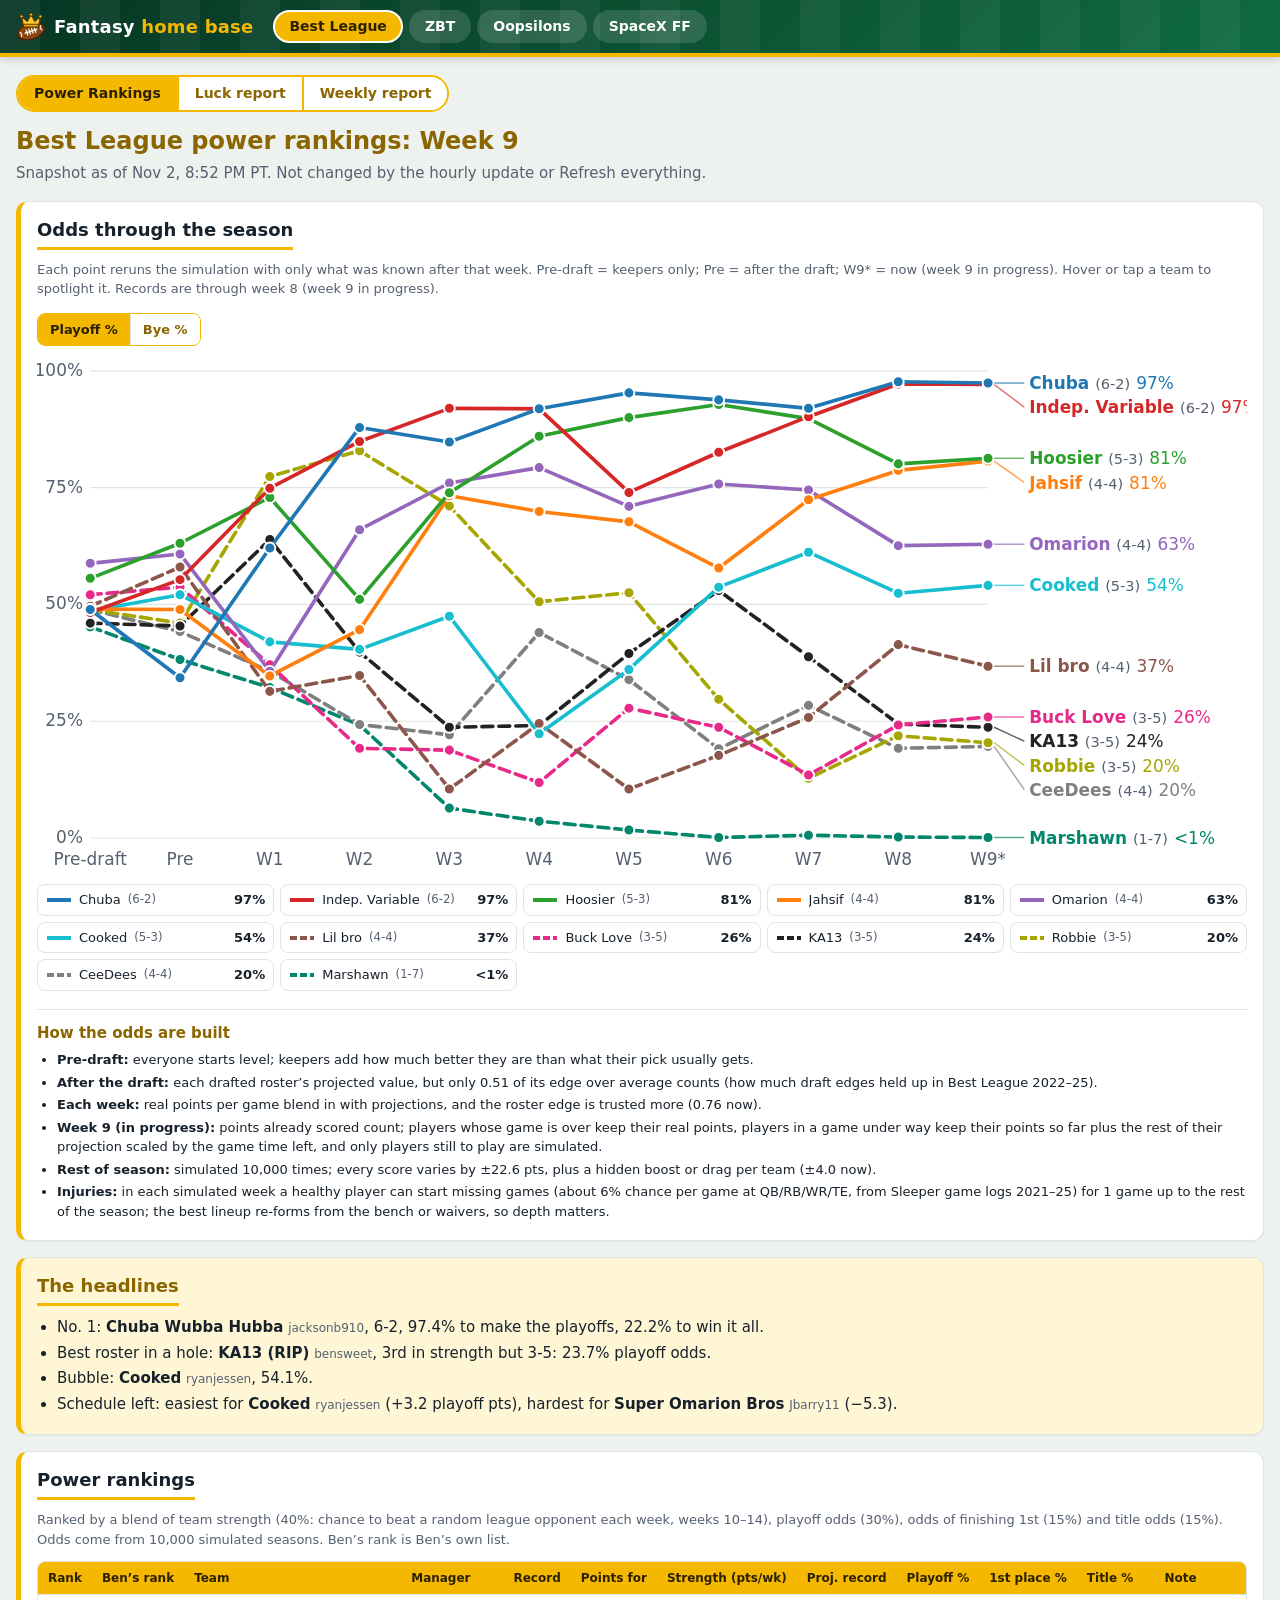
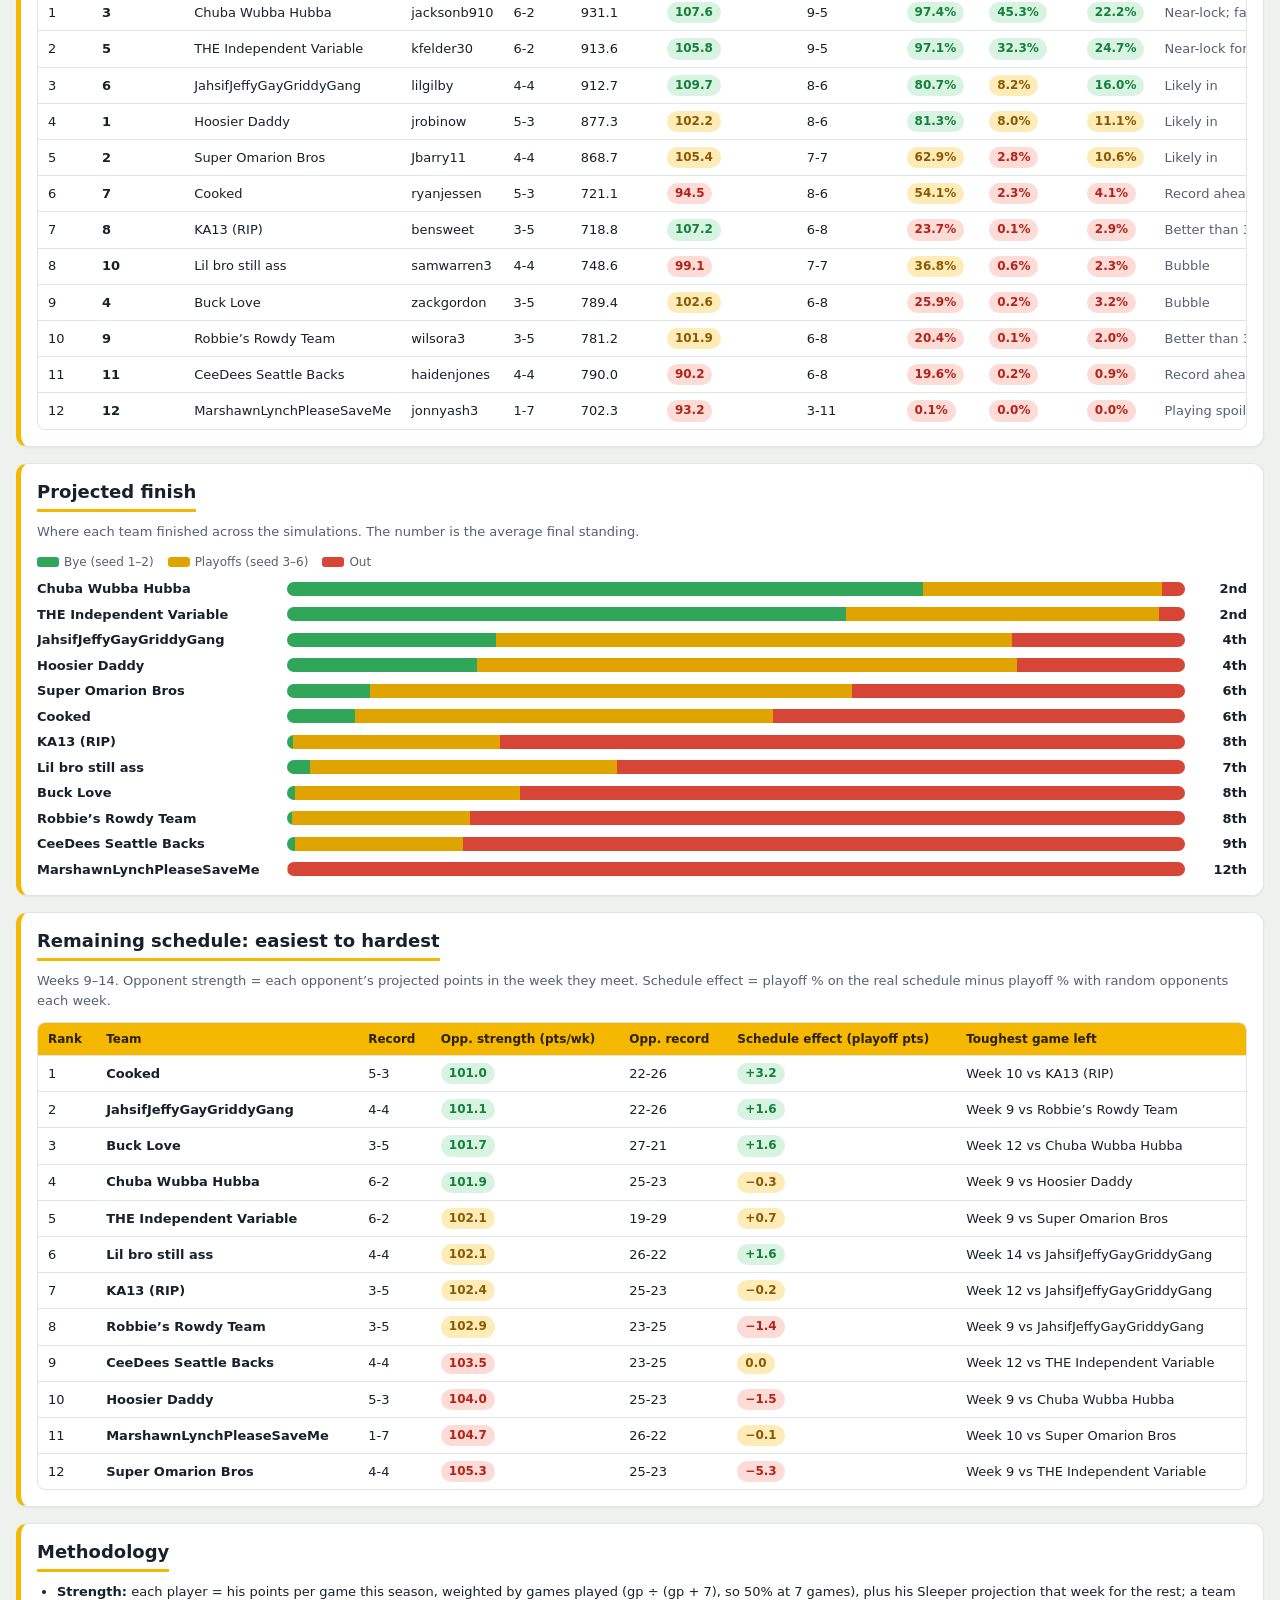
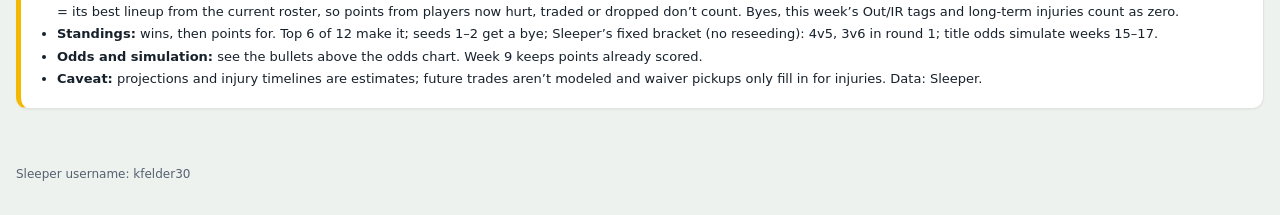
==== index.html @ 64493142 "Remove playoff-odds chart from weekly report tabs Co-authored-by: thetruth456 <thetruth456@users.nor" ====
<!DOCTYPE html>
<html lang="en"><head><meta charset="utf-8">
<meta name="viewport" content="width=device-width, initial-scale=1">
<meta name="theme-color" content="#0f6b3f">
<title>Fantasy home base</title>
<link rel="icon" href="favicon.svg" type="image/svg+xml">
<link rel="icon" href="favicon.ico" sizes="any">
<link rel="icon" href="favicon-32.png" sizes="32x32" type="image/png">
<link rel="apple-touch-icon" href="apple-touch-icon.png">
<link rel="stylesheet" href="style.css">
</head><body class="theme-best" id="body">
<header class="site"><div class="in"><a class="brand" href="index.html"><img src="favicon.svg" alt="" width="30" height="30"><span>Fantasy <b>home base</b></span></a><nav class="tabs" role="tablist" aria-label="Leagues"><button type="button" role="tab" data-p="best" class="theme-best" data-theme="theme-best" aria-selected="true" aria-controls="p-best">Best League</button><button type="button" role="tab" data-p="zbt" class="theme-zbt" data-theme="theme-zbt" aria-selected="false" aria-controls="p-zbt">ZBT</button><button type="button" role="tab" data-p="oops" class="theme-oops" data-theme="theme-oops" aria-selected="false" aria-controls="p-oops">Oopsilons</button><button type="button" role="tab" data-p="spacex" class="theme-spacex" data-theme="theme-spacex" aria-selected="false" aria-controls="p-spacex">SpaceX FF</button></nav><div class="refresh"><div class="rbtns"><button type="button" id="full-btn" class="refresh-btn full" title="Re-pulls everything (rosters, projections, props, FantasyPros) through GitHub Actions"><svg viewBox="0 0 24 24" width="16" height="16" aria-hidden="true"><path d="M12 3v9m0 0 3.5-3.5M12 12 8.5 8.5M5 15v3a2 2 0 0 0 2 2h10a2 2 0 0 0 2-2v-3" fill="none" stroke="currentColor" stroke-width="2.4" stroke-linecap="round" stroke-linejoin="round"/></svg><span class="lbl">Refresh everything</span></button></div><span id="refresh-status" class="refresh-status" role="status" aria-live="polite">Updates automatically: hourly Sat 1 PM to Sun 10 AM PT, daily otherwise</span><button type="button" id="token-clear" class="linkbtn" hidden>Forget GitHub token</button><button type="button" id="lock-btn" class="linkbtn" hidden title="Lock the reports and forget this device">Lock</button></div></div><div id="token-panel" class="token-panel" hidden><div class="tin"><strong>One-time setup for “Refresh everything”</strong><ol><li>Open <a href="https://github.com/settings/personal-access-tokens/new" target="_blank" rel="noopener">GitHub: new fine-grained token</a>, name it anything and pick an expiry.</li><li>Repository access: <b>Only select repositories</b>, then <b>fantasy-home</b>.</li><li>Permissions, Repository permissions: <b>Actions: Read and write</b>. Nothing else. Click Generate token.</li><li>Paste the token below. It is saved only in this browser (localStorage), never in the repo.</li></ol><form id="token-form" autocomplete="off"><input type="password" id="token-input" placeholder="github_pat_…" aria-label="GitHub token" autocomplete="off" spellcheck="false"><button type="submit" class="refresh-btn">Save and refresh</button><button type="button" id="token-cancel" class="linkbtn">Cancel</button></form><p id="token-msg" class="token-msg" role="alert"></p></div></div></header>
<div class="wrap">
<div class="panel theme-best" id="p-best" role="tabpanel">
<div class="subtabs" id="best-subtabs" role="tablist" aria-label="Best League views"><button type="button" role="tab" data-v="power" aria-selected="true">Power Rankings</button><button type="button" role="tab" data-v="podcast" aria-selected="false">Luck report</button><button type="button" role="tab" data-v="report" aria-selected="false">Weekly report</button></div>
<div class="view" id="best-view-power"><div id="best-power"></div></div>
<div class="view" id="best-view-podcast" hidden><div id="best-podcast"></div></div>
<div class="view rep" id="best-view-report" hidden>
<div class="lock"><noscript><p class="lockcard">The weekly report needs JavaScript to unlock.</p></noscript></div>
<p class="weekline">Weekly snapshots: <a href="best-league.html" id="best-week">Latest week</a> <span class="sep">|</span> <a href="best-league.html">Standalone page</a></p>
<h1 id="best-title"></h1>
<p class="asof" id="best-asof"></p>

<section class="quick"><h2>Quick read (suggestion only)</h2>
<ul id="best-quick"></ul></section>

<section id="best-flex-tiebreaker"><h2>Flex tiebreaker</h2>
<p class="cap">Color in the Prop-implied pts column is relative to the rows shown: top third green, middle third yellow, bottom third red. The number in parentheses after Sleeper proj is prop-implied minus projection. FP rank is the FantasyPros weekly consensus rank: flex ranking for RB, WR and TE (half PPR for Best League, PPR for the others), and position rank for QB, K and DEF. Color in the FP rank column is relative to the rows shown (lower rank is better): top third green, middle third yellow, bottom third red; position ranks and dashes are not colored. A dash means unranked.</p>
<div class="ctl"><div class="seg" id="best-seg-view"></div><div class="seg" id="best-seg-sort"></div></div>
<div class="scroll" id="best-t-flex"></div></section>
<section id="best-defense"><h2>Defense</h2>
<p class="cap">Your defenses first, then the next best 8 on waivers (by Sleeper projection). Color in the Prop-implied pts column is relative to the rows shown: top third green, middle third yellow, bottom third red. The number in parentheses after Sleeper proj is prop-implied minus projection. Color in the FP rank column is relative to the rows shown (lower rank is better): top third green, middle third yellow, bottom third red. Opp implied total is the points the opponent is expected to score, from the game total and spread; Spread is this defense's own line. A dash means no line or unranked.</p>
<div class="scroll" id="best-t-def"></div></section>

<section id="best-starters"><h2>Starters</h2>
<p class="cap">Grouped by lineup slot. Yardage and reception figures are the consensus line, with the range across books in brackets when books differ. Anytime TD shows the DraftKings price, with the range across four books (lowest to highest payout). A dash means no market was posted.</p>
<div class="scroll" id="best-t-starters"></div></section>

<section id="best-bench"><h2>Bench</h2>
<p class="cap">Sorted by prop-implied points, highest first.</p>
<div class="scroll" id="best-t-bench"></div></section>

<section id="best-waivers"><h2>Waiver flex options</h2>
<p class="cap" id="best-wcap"></p>
<div class="scroll" id="best-t-waiver"></div></section>

<section id="best-league-setup"><h2>League setup</h2>
<dl id="best-setup"></dl></section>

<section id="best-data-notes"><h2>Data notes and sources</h2>
<ul id="best-notes"></ul></section>
</div>
</div>
<div class="panel theme-zbt" id="p-zbt" role="tabpanel" hidden>
<div class="subtabs" id="zbt-subtabs" role="tablist" aria-label="ZBT views"><button type="button" role="tab" data-v="power" aria-selected="true">Power Rankings</button><button type="button" role="tab" data-v="podcast" aria-selected="false">Luck report</button><button type="button" role="tab" data-v="report" aria-selected="false">Weekly report</button></div>
<div class="view" id="zbt-view-power"><div id="zbt-power"></div></div>
<div class="view" id="zbt-view-podcast" hidden><div id="zbt-podcast"></div></div>
<div class="view rep" id="zbt-view-report" hidden>
<div class="lock"><noscript><p class="lockcard">The weekly report needs JavaScript to unlock.</p></noscript></div>
<p class="weekline">Weekly snapshots: <a href="zbt.html" id="zbt-week">Latest week</a> <span class="sep">|</span> <a href="zbt.html">Standalone page</a></p>
<h1 id="zbt-title"></h1>
<p class="asof" id="zbt-asof"></p>

<section class="quick"><h2>Quick read (suggestion only)</h2>
<ul id="zbt-quick"></ul></section>

<section id="zbt-flex-tiebreaker"><h2>Flex tiebreaker</h2>
<p class="cap">Color in the Prop-implied pts column is relative to the rows shown: top third green, middle third yellow, bottom third red. The number in parentheses after Sleeper proj is prop-implied minus projection. FP rank is the FantasyPros weekly consensus rank: flex ranking for RB, WR and TE (half PPR for Best League, PPR for the others), and position rank for QB, K and DEF. Color in the FP rank column is relative to the rows shown (lower rank is better): top third green, middle third yellow, bottom third red; position ranks and dashes are not colored. A dash means unranked.</p>
<div class="ctl"><div class="seg" id="zbt-seg-view"></div><div class="seg" id="zbt-seg-sort"></div></div>
<div class="scroll" id="zbt-t-flex"></div></section>
<section id="zbt-defense"><h2>Defense</h2>
<p class="cap">Your defenses first, then the next best 8 on waivers (by Sleeper projection). Color in the Prop-implied pts column is relative to the rows shown: top third green, middle third yellow, bottom third red. The number in parentheses after Sleeper proj is prop-implied minus projection. Color in the FP rank column is relative to the rows shown (lower rank is better): top third green, middle third yellow, bottom third red. Opp implied total is the points the opponent is expected to score, from the game total and spread; Spread is this defense's own line. A dash means no line or unranked.</p>
<div class="scroll" id="zbt-t-def"></div></section>

<section id="zbt-starters"><h2>Starters</h2>
<p class="cap">Grouped by lineup slot. Yardage and reception figures are the consensus line, with the range across books in brackets when books differ. Anytime TD shows the DraftKings price, with the range across four books (lowest to highest payout). A dash means no market was posted.</p>
<div class="scroll" id="zbt-t-starters"></div></section>

<section id="zbt-bench"><h2>Bench</h2>
<p class="cap">Sorted by prop-implied points, highest first.</p>
<div class="scroll" id="zbt-t-bench"></div></section>

<section id="zbt-waivers"><h2>Waiver flex options</h2>
<p class="cap" id="zbt-wcap"></p>
<div class="scroll" id="zbt-t-waiver"></div></section>

<section id="zbt-league-setup"><h2>League setup</h2>
<dl id="zbt-setup"></dl></section>

<section id="zbt-data-notes"><h2>Data notes and sources</h2>
<ul id="zbt-notes"></ul></section>
</div></div>
<div class="panel theme-oops" id="p-oops" role="tabpanel" hidden>
<div class="subtabs" id="oops-subtabs" role="tablist" aria-label="Oopsilons views"><button type="button" role="tab" data-v="power" aria-selected="true">Power Rankings</button><button type="button" role="tab" data-v="podcast" aria-selected="false">Luck report</button><button type="button" role="tab" data-v="report" aria-selected="false">Weekly report</button></div>
<div class="view" id="oops-view-power"><div id="oops-power"></div></div>
<div class="view" id="oops-view-podcast" hidden><div id="oops-podcast"></div></div>
<div class="view rep" id="oops-view-report" hidden>
<div class="lock"><noscript><p class="lockcard">The weekly report needs JavaScript to unlock.</p></noscript></div>
<p class="weekline">Weekly snapshots: <a href="oopsilons.html" id="oops-week">Latest week</a> <span class="sep">|</span> <a href="oopsilons.html">Standalone page</a></p>
<h1 id="oops-title"></h1>
<p class="asof" id="oops-asof"></p>

<section class="quick"><h2>Quick read (suggestion only)</h2>
<ul id="oops-quick"></ul></section>

<section id="oops-flex-tiebreaker"><h2>Flex tiebreaker</h2>
<p class="cap">Color in the Prop-implied pts column is relative to the rows shown: top third green, middle third yellow, bottom third red. The number in parentheses after Sleeper proj is prop-implied minus projection. FP rank is the FantasyPros weekly consensus rank: flex ranking for RB, WR and TE (half PPR for Best League, PPR for the others), and position rank for QB, K and DEF. Color in the FP rank column is relative to the rows shown (lower rank is better): top third green, middle third yellow, bottom third red; position ranks and dashes are not colored. A dash means unranked.</p>
<div class="ctl"><div class="seg" id="oops-seg-view"></div><div class="seg" id="oops-seg-sort"></div></div>
<div class="scroll" id="oops-t-flex"></div></section>
<section id="oops-defense"><h2>Defense</h2>
<p class="cap">Your defenses first, then the next best 8 on waivers (by Sleeper projection). Color in the Prop-implied pts column is relative to the rows shown: top third green, middle third yellow, bottom third red. The number in parentheses after Sleeper proj is prop-implied minus projection. Color in the FP rank column is relative to the rows shown (lower rank is better): top third green, middle third yellow, bottom third red. Opp implied total is the points the opponent is expected to score, from the game total and spread; Spread is this defense's own line. A dash means no line or unranked.</p>
<div class="scroll" id="oops-t-def"></div></section>

<section id="oops-starters"><h2>Starters</h2>
<p class="cap">Grouped by lineup slot. Yardage and reception figures are the consensus line, with the range across books in brackets when books differ. Anytime TD shows the DraftKings price, with the range across four books (lowest to highest payout). A dash means no market was posted.</p>
<div class="scroll" id="oops-t-starters"></div></section>

<section id="oops-bench"><h2>Bench</h2>
<p class="cap">Sorted by prop-implied points, highest first.</p>
<div class="scroll" id="oops-t-bench"></div></section>

<section id="oops-waivers"><h2>Waiver flex options</h2>
<p class="cap" id="oops-wcap"></p>
<div class="scroll" id="oops-t-waiver"></div></section>

<section id="oops-league-setup"><h2>League setup</h2>
<dl id="oops-setup"></dl></section>

<section id="oops-data-notes"><h2>Data notes and sources</h2>
<ul id="oops-notes"></ul></section>
</div></div>
<div class="panel theme-spacex" id="p-spacex" role="tabpanel" hidden>
<div class="subtabs" id="spacex-subtabs" role="tablist" aria-label="SpaceX FF views"><button type="button" role="tab" data-v="power" aria-selected="true">Power Rankings</button><button type="button" role="tab" data-v="podcast" aria-selected="false">Luck report</button><button type="button" role="tab" data-v="report" aria-selected="false">Weekly report</button></div>
<div class="view" id="spacex-view-power"><div id="spacex-power"></div></div>
<div class="view" id="spacex-view-podcast" hidden><div id="spacex-podcast"></div></div>
<div class="view rep" id="spacex-view-report" hidden>
<div class="lock"><noscript><p class="lockcard">The weekly report needs JavaScript to unlock.</p></noscript></div>
<p class="weekline">Weekly snapshots: <a href="spacex-ff.html" id="spacex-week">Latest week</a> <span class="sep">|</span> <a href="spacex-ff.html">Standalone page</a></p>
<h1 id="spacex-title"></h1>
<p class="asof" id="spacex-asof"></p>

<section class="quick"><h2>Quick read (suggestion only)</h2>
<ul id="spacex-quick"></ul></section>

<section id="spacex-flex-tiebreaker"><h2>Flex tiebreaker</h2>
<p class="cap">Color in the Prop-implied pts column is relative to the rows shown: top third green, middle third yellow, bottom third red. The number in parentheses after Sleeper proj is prop-implied minus projection. FP rank is the FantasyPros weekly consensus rank: flex ranking for RB, WR and TE (half PPR for Best League, PPR for the others), and position rank for QB, K and DEF. Color in the FP rank column is relative to the rows shown (lower rank is better): top third green, middle third yellow, bottom third red; position ranks and dashes are not colored. A dash means unranked.</p>
<div class="ctl"><div class="seg" id="spacex-seg-view"></div><div class="seg" id="spacex-seg-sort"></div></div>
<div class="scroll" id="spacex-t-flex"></div></section>
<section id="spacex-defense"><h2>Defense</h2>
<p class="cap">Your defenses first, then the next best 8 on waivers (by Sleeper projection). Color in the Prop-implied pts column is relative to the rows shown: top third green, middle third yellow, bottom third red. The number in parentheses after Sleeper proj is prop-implied minus projection. Color in the FP rank column is relative to the rows shown (lower rank is better): top third green, middle third yellow, bottom third red. Opp implied total is the points the opponent is expected to score, from the game total and spread; Spread is this defense's own line. A dash means no line or unranked.</p>
<div class="scroll" id="spacex-t-def"></div></section>

<section id="spacex-starters"><h2>Starters</h2>
<p class="cap">Grouped by lineup slot. Yardage and reception figures are the consensus line, with the range across books in brackets when books differ. Anytime TD shows the DraftKings price, with the range across four books (lowest to highest payout). A dash means no market was posted.</p>
<div class="scroll" id="spacex-t-starters"></div></section>

<section id="spacex-bench"><h2>Bench</h2>
<p class="cap">Sorted by prop-implied points, highest first.</p>
<div class="scroll" id="spacex-t-bench"></div></section>

<section id="spacex-waivers"><h2>Waiver flex options</h2>
<p class="cap" id="spacex-wcap"></p>
<div class="scroll" id="spacex-t-waiver"></div></section>

<section id="spacex-league-setup"><h2>League setup</h2>
<dl id="spacex-setup"></dl></section>

<section id="spacex-data-notes"><h2>Data notes and sources</h2>
<ul id="spacex-notes"></ul></section>
</div></div>
</div>
<footer>Sleeper username: kfelder30</footer>
<script src="lock.js"></script>
<script src="report-core.js"></script>
<script src="refresh.js"></script>
<script src="best-league-report.js"></script>
<script src="zbt-report.js"></script>
<script src="oopsilons-report.js"></script>
<script src="spacex-report.js"></script>
<script src="best-podcast-data.js"></script>
<script src="best-power-data.js"></script>
<script src="zbt-podcast-data.js"></script>
<script src="zbt-power-data.js"></script>
<script src="oops-podcast-data.js"></script>
<script src="oops-power-data.js"></script>
<script src="spacex-podcast-data.js"></script>
<script src="spacex-power-data.js"></script>
<script src="podcast.js"></script>
<script src="power.js"></script>
<script>
(function(){
/* League tabs, each with sub-tabs Power Rankings (default), Luck report, Weekly report. Hashes: #<league> = Power Rankings,
   #<league>-luck, #<league>-report; old links #<league>-power and #<league>-podcast still work. */
var ids=["best","zbt","oops","spacex"],SUF={"":"power",power:"power",luck:"podcast",podcast:"podcast",report:"report"},CAN={power:"",podcast:"-luck",report:"-report"};
ids.forEach(function(k){initPodcast(k,{hashes:{power:"#"+k,podcast:"#"+k+"-luck",report:"#"+k+"-report"},initial:"power"})});
fhLock(function(){ids.forEach(function(k){initReport(k)})});
var tabs=document.querySelectorAll(".tabs button");
function parse(h){var m=/^([a-z]+)(?:-([a-z]+))?$/.exec(h||"");if(!m||ids.indexOf(m[1])<0||!((m[2]||"") in SUF))return {id:"best",sub:"power"};
return {id:m[1],sub:SUF[m[2]||""]||"power"}}
function show(id,sub){
for(var i=0;i<ids.length;i++){document.getElementById("p-"+ids[i]).hidden=ids[i]!==id}
var th="theme-best";
for(var j=0;j<tabs.length;j++){var on=tabs[j].getAttribute("data-p")===id;tabs[j].setAttribute("aria-selected",on);if(on)th=tabs[j].getAttribute("data-theme")}
document.body.className=th+(document.body.classList.contains("rlocked")?" rlocked":"");
if(window["set_"+id+"_view"])window["set_"+id+"_view"](sub);
if(history.replaceState)history.replaceState(null,"","#"+id+CAN[sub])}
function fromHash(){var p=parse(location.hash.replace("#",""));show(p.id,p.sub)}
for(var k=0;k<tabs.length;k++){tabs[k].onclick=function(){show(this.getAttribute("data-p"),"power")}}
window.addEventListener("hashchange",fromHash);
fromHash();
})();
</script>
</body></html>
---- style.css ----
/* Fantasy home base: shared styles */
:root{--bg:#eef2ee;--card:#fff;--ink:#17212b;--mut:#556070;--line:#dfe5e0;
--g:#14803c;--gb:#d9f3e2;--y:#8a5a00;--yb:#fdebb8;--r:#b42318;--rb:#fddcd8;--a:#3b4fc4;--ab:#e4e8fd;--n:#556070;--nb:#e9edf1;--i:#1d5fa8;--ib:#e3effb;
--field1:#073624;--field2:#0f6b3f;--gold:#f5b800}
.theme-best{--acc:#f5b800;--acc-ink:#2b2100;--acc-text:#8a6500;--acc-soft:#fff6d6}
.theme-zbt{--acc:#168a45;--acc-ink:#fff;--acc-text:#0f6b35;--acc-soft:#e3f5ea}
.theme-oops{--acc:#2563eb;--acc-ink:#fff;--acc-text:#1d4ed8;--acc-soft:#e2ecff}
.theme-spacex{--acc:#7c3aed;--acc-ink:#fff;--acc-text:#6d28d9;--acc-soft:#eee6ff}
*{box-sizing:border-box}
body{margin:0;background:var(--bg);color:var(--ink);font:15px/1.5 system-ui,-apple-system,"Segoe UI",Roboto,Helvetica,Arial,sans-serif}
/* banner */
.site{background:linear-gradient(135deg,var(--field1),var(--field2));border-bottom:4px solid var(--gold);position:sticky;top:0;z-index:5;
box-shadow:0 2px 8px rgba(0,0,0,.18);background-image:repeating-linear-gradient(90deg,rgba(255,255,255,.05) 0 40px,rgba(255,255,255,0) 40px 80px),linear-gradient(135deg,var(--field1),var(--field2))}
.site .in{max-width:1400px;margin:0 auto;padding:10px 16px;display:flex;flex-wrap:wrap;align-items:center;gap:8px 20px}
.brand{display:flex;align-items:center;gap:8px;font-weight:800;color:#fff;text-decoration:none;font-size:18px;letter-spacing:.2px}
.brand img{width:30px;height:30px;display:block}
.brand b{color:var(--gold)}
.tabs{display:flex;flex-wrap:wrap;gap:6px}
.tabs a,.tabs button{font:inherit;font-size:14px;font-weight:600;text-decoration:none;color:#fff;background:rgba(255,255,255,.14);border:2px solid transparent;border-radius:999px;padding:4px 14px;cursor:pointer}
.tabs a:hover,.tabs button:hover{background:rgba(255,255,255,.26)}
.tabs a[aria-current=page],.tabs button[aria-selected=true]{background:var(--acc);color:var(--acc-ink);border-color:#fff}
.wrap{max-width:1400px;margin:0 auto;padding:18px 16px 40px}
h1{font-size:24px;line-height:1.25;margin:0 0 6px;color:var(--acc-text)}
.asof{color:var(--mut);margin:0 0 16px}
.back{display:inline-block;margin:0 0 10px;font-size:13px;color:var(--i);text-decoration:none}
.back:hover{text-decoration:underline}
.weekline{font-size:13px;color:var(--mut);margin:0 0 12px}
.weekline a{color:var(--acc-text);font-weight:700;text-decoration:none}
.weekline a:hover{text-decoration:underline}
.weekline .sep{margin:0 6px;color:#aab3bd}
.panel[hidden]{display:none}
/* sections */
section{background:var(--card);border:1px solid var(--line);border-left:5px solid var(--acc);border-radius:12px;padding:14px 16px 16px;margin:0 0 16px;box-shadow:0 1px 2px rgba(20,40,30,.05)}
h2{font-size:18px;margin:0 0 4px;color:var(--ink);padding-bottom:4px;border-bottom:3px solid var(--acc);display:inline-block}
.cap{color:var(--mut);font-size:13px;margin:6px 0 12px}
section.quick{background:var(--acc-soft);border-color:var(--line);border-left-color:var(--acc)}
.quick h2{color:var(--acc-text)}
ul{margin:6px 0 0;padding-left:20px}li{margin:3px 0}
.ctl{display:flex;flex-wrap:wrap;gap:8px 16px;margin:0 0 12px}
.seg{display:inline-flex;border:1px solid var(--acc);border-radius:8px;overflow:hidden;background:#fff}
.seg button{font:inherit;font-size:13px;border:0;background:#fff;color:var(--acc-text);padding:6px 12px;cursor:pointer;border-right:1px solid var(--line);font-weight:600}
.seg button:last-child{border-right:0}
.seg button[aria-pressed=true]{background:var(--acc);color:var(--acc-ink)}
.scroll{overflow-x:auto;-webkit-overflow-scrolling:touch;border:1px solid var(--line);border-radius:8px}
table{border-collapse:collapse;width:100%;font-size:13px;white-space:nowrap}
th,td{padding:7px 10px;text-align:left;border-bottom:1px solid var(--line)}
th{background:var(--acc);color:var(--acc-ink);font-weight:700;font-size:12px}
tr:last-child td{border-bottom:0}
td:nth-child(2){font-weight:600}
.pill{display:inline-block;padding:1px 8px;border-radius:999px;font-weight:700;font-size:12px;line-height:1.6}
.success{color:var(--g);background:var(--gb)}.warning{color:var(--y);background:var(--yb)}.danger{color:var(--r);background:var(--rb)}.accent{color:var(--a);background:var(--ab)}.neutral{color:var(--n);background:var(--nb)}
dl{display:grid;grid-template-columns:max-content 1fr;gap:6px 18px;margin:8px 0 0}
dt{color:var(--acc-text);font-weight:700}dd{margin:0}
footer{max-width:1400px;margin:0 auto;padding:0 16px 32px;color:var(--mut);font-size:12px}
@media(max-width:600px){h1{font-size:20px}dl{grid-template-columns:1fr;gap:0}dt{margin-top:8px}.wrap{padding:12px 10px 32px}section{padding:12px}.brand{font-size:16px}.site .in{padding:8px 10px}}
@media print{.ctl{display:none}.scroll{overflow:visible}.site{position:static}}

/* refresh button */
.refresh{display:flex;flex-direction:column;align-items:flex-end;gap:5px;margin-left:auto;min-width:0}
.rbtns{display:flex;flex-wrap:wrap;gap:6px 8px;justify-content:flex-end}


.refresh .refresh-status{text-align:right}
.linkbtn{font:inherit;font-size:12px;color:#d6efe0;background:none;border:0;padding:0;text-decoration:underline;cursor:pointer}
.linkbtn[hidden]{display:none}
.token-panel{background:#f4faf6;color:#1b2b21;border-top:1px solid #cfe5d8;border-bottom:1px solid #cfe5d8}
.token-panel[hidden]{display:none}
.token-panel .tin{max-width:760px;margin:0 auto;padding:12px 16px;font-size:14px;line-height:1.45}
.token-panel ol{margin:6px 0 10px;padding-left:20px}
.token-panel a{color:#0b5d2e}
.token-panel form{display:flex;flex-wrap:wrap;gap:8px;align-items:center}
.token-panel input{flex:1 1 240px;min-width:0;font:inherit;font-size:14px;padding:7px 10px;border:1px solid #9bc2ab;border-radius:8px}
.token-panel .linkbtn{color:#0b5d2e}
.token-msg{margin:8px 0 0;color:#a32020;font-weight:600;font-size:13px}
.token-msg:empty{display:none}
.refresh-btn{display:inline-flex;align-items:center;gap:7px;font:inherit;font-size:14px;font-weight:700;color:#2b2100;background:var(--gold);border:2px solid #fff;border-radius:999px;padding:5px 14px;cursor:pointer;box-shadow:0 1px 4px rgba(0,0,0,.25)}
.refresh-btn:hover:not(:disabled){background:#ffd23d}
.refresh-btn:disabled{cursor:progress;opacity:.85}
.refresh-btn.loading svg{animation:rspin .8s linear infinite}
@keyframes rspin{to{transform:rotate(360deg)}}
.refresh-status{font-size:12.5px;color:#e3f2e9;max-width:420px;line-height:1.3}
.refresh-status.ok{color:#c8f7d8;font-weight:600}
.refresh-status.busy{color:#fff3c4}
.refresh-status.err{color:#ffd6d6;font-weight:600}
@media(max-width:600px){.site{position:static}.refresh{margin-left:0;width:100%;align-items:flex-start}.rbtns{justify-content:flex-start}.refresh .refresh-status{max-width:none;text-align:left}}
@media print{.refresh,.token-panel{display:none}}

/* sub-tabs (Best League: Weekly report | Podcast) */
.subtabs{display:inline-flex;border:2px solid var(--acc);border-radius:999px;overflow:hidden;background:#fff;margin:0 0 14px}
.subtabs button{font:inherit;font-size:14px;font-weight:700;border:0;background:#fff;color:var(--acc-text);padding:6px 16px;cursor:pointer}
.subtabs button+button{border-left:2px solid var(--acc)}
.subtabs button[aria-selected=true]{background:var(--acc);color:var(--acc-ink)}
.view[hidden]{display:none}
/* podcast view */
.mgr{color:var(--mut);font-weight:400;font-size:12px}
h3{font-size:15px;margin:16px 0 0;color:var(--acc-text)}
tr.me td{background:var(--acc-soft)}
.mt{margin-top:12px}
.bars{display:grid;gap:6px;margin-top:8px}
.bar{display:grid;grid-template-columns:minmax(120px,240px) 1fr 52px;align-items:center;gap:10px;font-size:13px}
.bl{font-weight:600;overflow:hidden;text-overflow:ellipsis;white-space:nowrap}
.bt{background:var(--nb);border-radius:999px;height:14px;overflow:hidden}
.bf{display:block;height:100%;border-radius:999px}
.bf.success{background:#2fa65a}.bf.warning{background:#e0a400}.bf.danger{background:#d64535}
.bv{text-align:right;font-weight:700;font-variant-numeric:tabular-nums}
.chart{max-width:760px;margin-top:6px}
.chart svg{width:100%;height:auto;display:block}
.chart .grid{stroke:#e3e8e4;stroke-width:1}.chart .avg{stroke:#8a96a3;stroke-width:1.5;stroke-dasharray:5 4}
.chart .tick{font-size:11px;fill:#556070}.chart .axl{font-size:12px;font-weight:700;fill:#17212b}.chart .dl{font-size:11px;font-weight:600;fill:#17212b}
.awards{display:grid;grid-template-columns:repeat(auto-fill,minmax(250px,1fr));gap:10px;margin-top:8px}
.award{border:1px solid var(--line);border-top:4px solid var(--acc);border-radius:10px;padding:10px 12px;background:#fff}
.award .an{font-weight:800;color:var(--acc-text)}.award .ad{font-size:12px;color:var(--mut);margin-bottom:4px}.award .aw{font-size:14px}
.meth{font-size:13px}
@media(max-width:600px){.bar{grid-template-columns:110px 1fr 46px;gap:6px;font-size:12px}.subtabs button{padding:6px 12px;font-size:13px}}
.stk .bt{display:flex}.stk .bf{border-radius:0;flex:none}
.bc{display:block;flex:none;height:100%;opacity:.6;background-image:repeating-linear-gradient(135deg,currentColor 0 4px,transparent 4px 7px)}
.bc.success{color:#2fa65a}.bc.warning{color:#e0a400}.bc.danger{color:#d64535}
.lg{display:flex;gap:14px;flex-wrap:wrap;font-size:12px;color:var(--mut);margin:4px 0 8px}
.lg i{display:inline-block;width:22px;height:10px;border-radius:3px;margin-right:5px;vertical-align:-1px;background:#d64535}
.lg i.c{color:#d64535;background:none;opacity:.6;background-image:repeating-linear-gradient(135deg,currentColor 0 4px,transparent 4px 7px)}
.src a{margin-right:6px;white-space:nowrap}
.lg i.success{background:#2fa65a}.lg i.warning{background:#e0a400}
td.nt{white-space:nowrap;color:var(--mut);font-size:13px}
td.tw{white-space:normal;min-width:190px;max-width:360px}.inj{color:var(--mut);font-size:12px}
.lineup{font-weight:700;padding:8px 12px;border-radius:10px;margin:-6px 0 16px;font-size:15px}.lineup.success:before{content:"\2713  "}.lineup.danger:before{content:"\26A0  "}

.odds .seg{margin:2px 0 8px}.ocw{width:100%}.oc{width:100%;height:auto;display:block;font-family:inherit}.odds[data-k=po] .oc-bye,.odds[data-k=bye] .oc-po,.odds[data-k=po] .v-bye,.odds[data-k=bye] .v-po{display:none}.oc .gl{stroke:var(--line);stroke-width:1}.oc .ax{fill:var(--mut)}.oc .ln{fill:none;stroke:currentColor;stroke-width:3;stroke-linejoin:round;stroke-linecap:round}.oc .hit{fill:none;stroke:transparent;stroke-width:14;pointer-events:stroke}.oc circle{fill:currentColor;stroke:#fff;stroke-width:1.5;r:4.5}.oc .ld{fill:none;stroke:currentColor;stroke-width:1.2;opacity:.7}.oc .lb{fill:currentColor;font-weight:700}.oc .lv{font-weight:500}.oc g[data-r]{cursor:pointer;transition:opacity .15s}.oc:has(g[data-r]:hover) g[data-r]:not(:hover){opacity:.15}.odds.foc .oc g.dim{opacity:.1}.odds.foc .oc g.on{opacity:1}.oc g[data-r]:hover .ln,.oc g.on .ln{stroke-width:5}.ol{display:grid;grid-template-columns:repeat(auto-fill,minmax(200px,1fr));gap:6px;margin:10px 0 0}.ol button{display:flex;align-items:center;gap:7px;background:none;border:1px solid var(--line);border-radius:8px;padding:5px 8px;font:inherit;font-size:13px;color:inherit;cursor:pointer;text-align:left}.ol button b{margin-left:auto;font-weight:600}.ol button.dim{opacity:.35}.ol button.on{border-color:currentColor;font-weight:700}
@media(max-width:600px){.ol{grid-template-columns:1fr 1fr}.ol button{font-size:12px;padding:4px 6px}.oc .ln{stroke-width:2.6}.oc circle{r:3.4}}
/* password gate for the weekly report views (lock.js); podcast tabs stay open */
.rlocked .refresh,.rlocked .token-panel,.rlocked .rep>:not(.lock):not(.back):not(.subtabs){display:none}
.lock[hidden]{display:none}.lock.checking{visibility:hidden}
.lock{max-width:420px;margin:28px auto 40px;padding:0 4px}
.lockcard{display:flex;flex-direction:column;gap:10px;background:var(--card);border:1px solid var(--line);border-top:5px solid var(--gold);border-radius:12px;padding:22px 20px;box-shadow:0 2px 10px rgba(20,40,30,.08)}
.lockcard h2{font-size:21px;margin:0;color:var(--ink);border:0;padding:0}
.lockcard .cap{margin:0}
.lockcard input[type=password]{font:inherit;font-size:16px;padding:9px 12px;border:1px solid #9bc2ab;border-radius:8px}
.lockrem{display:flex;align-items:center;gap:8px;font-size:14px;color:var(--mut)}
.lockcard .refresh-btn{justify-content:center;font-size:15px;padding:9px 14px}
.lockmsg{margin:0;min-height:1.3em;color:var(--r);font-weight:600;font-size:14px}
/* compact playoff-odds chart at the top of the Best League weekly report (power.js, opt.compact) */
.odds .mh{margin:18px 0 4px;padding-top:12px;border-top:1px solid var(--line,#e3e8e5)}
.oc .rc{font-weight:500;font-size:.86em;fill:var(--mut)}.oc .l2{font-size:.95em}.ol button{min-width:0}.ol .nm{white-space:nowrap;overflow:hidden;text-overflow:ellipsis;min-width:0}.ol .rc{color:var(--mut);font-size:.9em;white-space:nowrap;flex:none}.ol button b{flex:none}
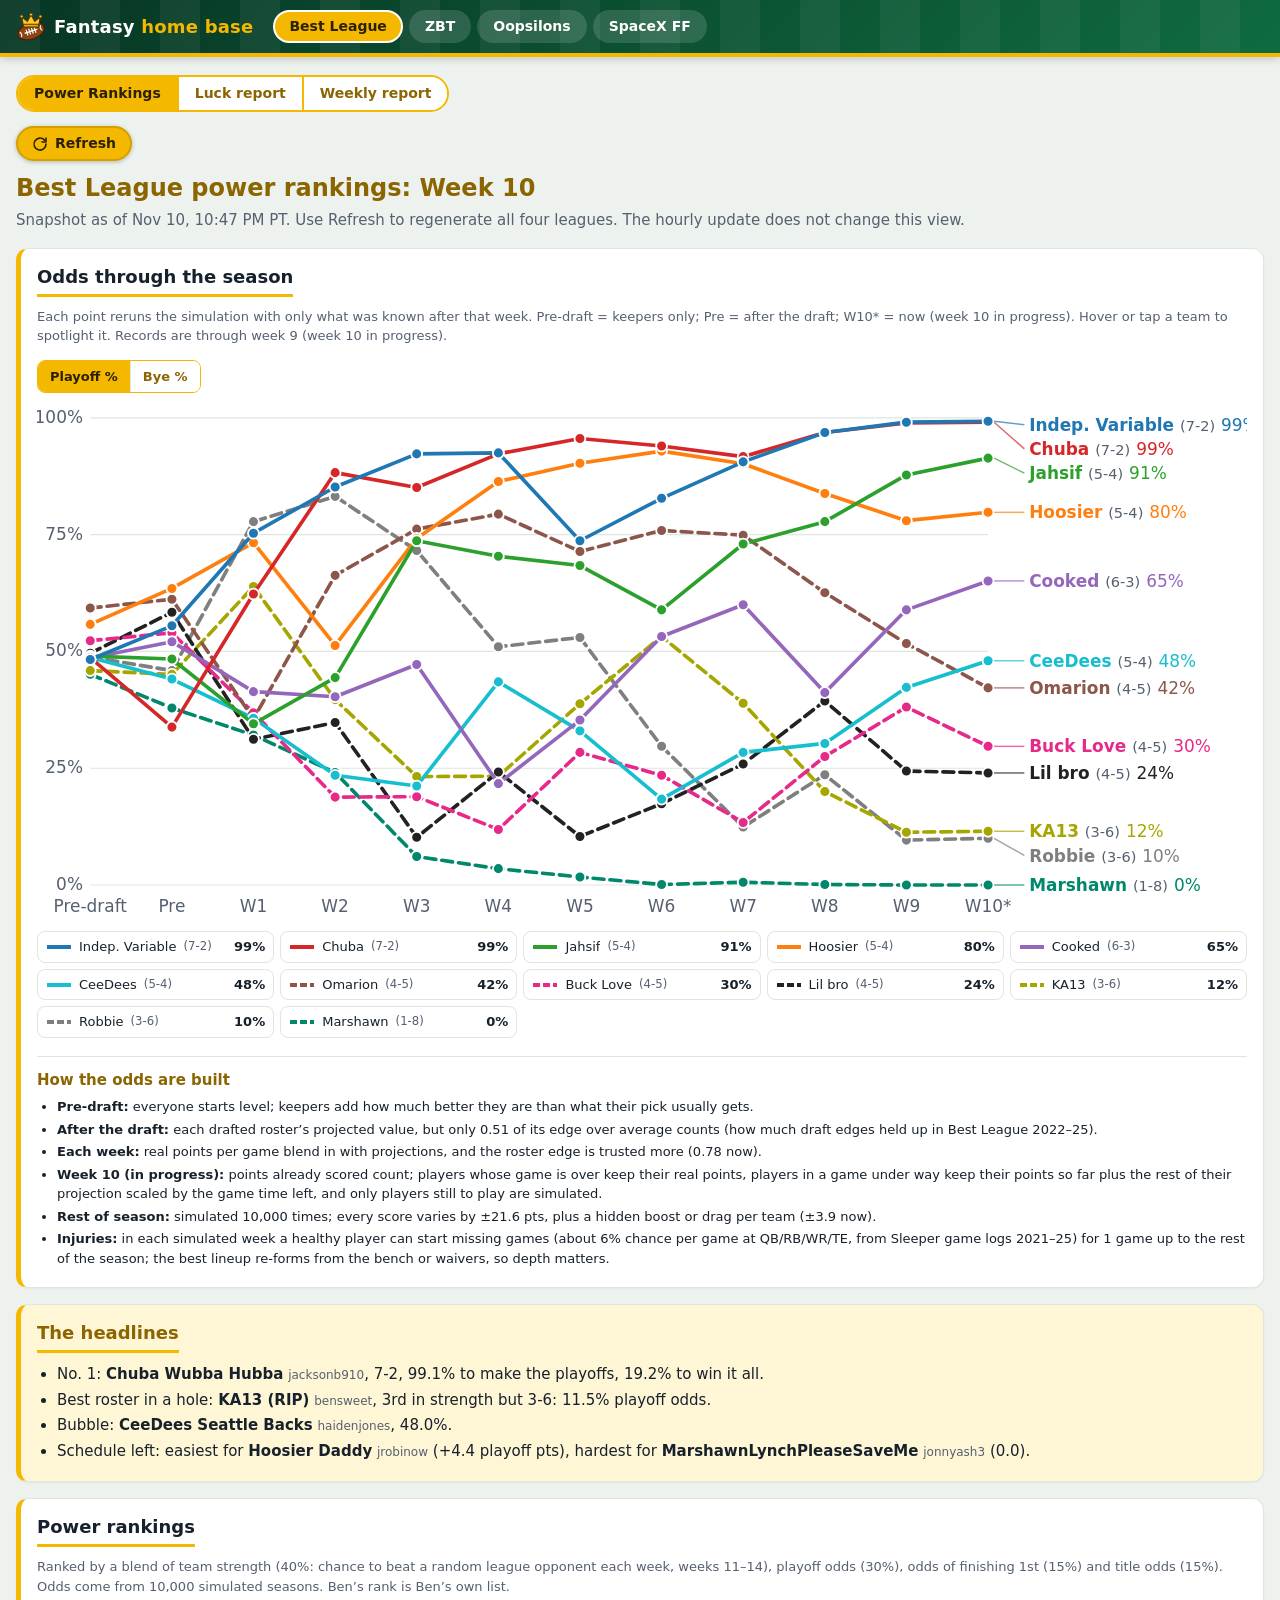
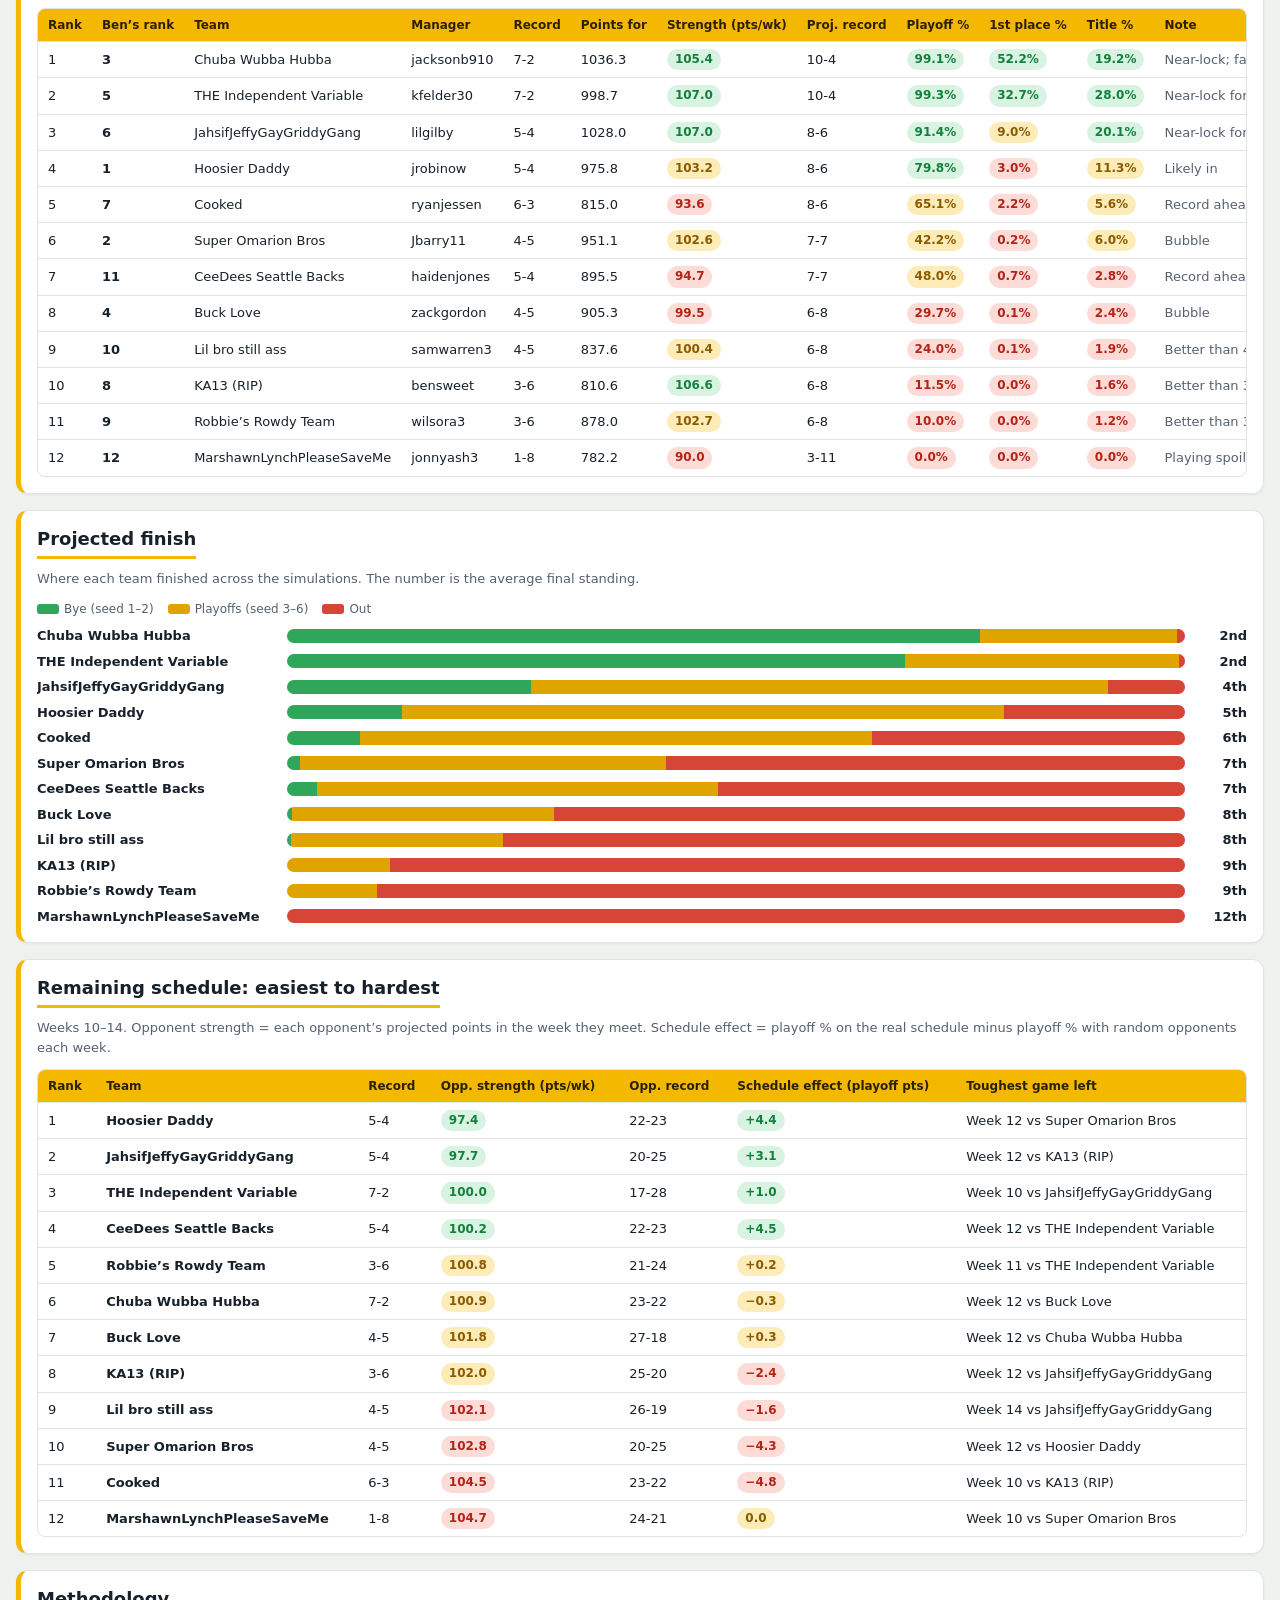
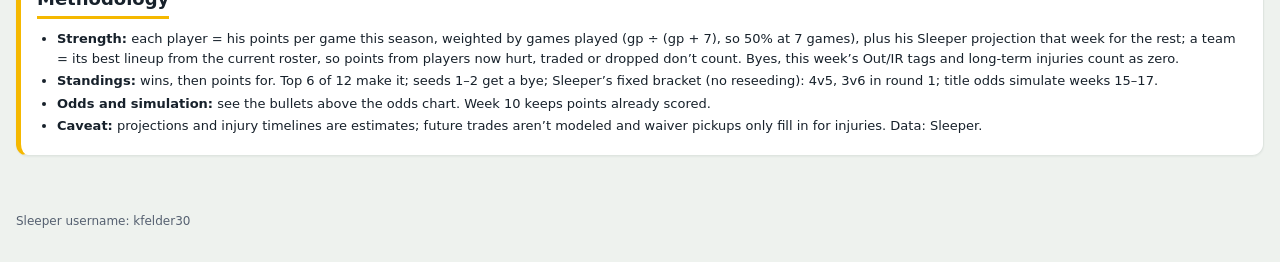
==== commit fceb9017: "Add an on-demand refresh for power rankings and luck The Power and Luck tabs can dispatch a workflow" ====
--- a/index.html
+++ b/index.html
@@ -25,24 +25,38 @@
 <ul id="best-quick"></ul></section>
 
 <section id="best-flex-tiebreaker"><h2>Flex tiebreaker</h2>
-<p class="cap">Color in the Prop-implied pts column is relative to the rows shown: top third green, middle third yellow, bottom third red. The number in parentheses after Sleeper proj is prop-implied minus projection. FP rank is the FantasyPros weekly consensus rank: flex ranking for RB, WR and TE (half PPR for Best League, PPR for the others), and position rank for QB, K and DEF. Color in the FP rank column is relative to the rows shown (lower rank is better): top third green, middle third yellow, bottom third red; position ranks and dashes are not colored. A dash means unranked.</p>
+<p class="cap">Color in the Prop-implied pts column is relative to the rows shown: top third green, middle third yellow, bottom third red. The number in parentheses after Sleeper proj is prop-implied minus projection. FP rank is the FantasyPros weekly consensus rank: flex ranking for RB, WR and TE (half PPR for Best League, PPR for the others), and position rank for QB, K and DEF. Color in the FP rank column is relative to the rows shown (lower rank is better): top third green, middle third yellow, bottom third red; position ranks and dashes are not colored. A dash means unranked. Weather is the Open-Meteo model forecast for the kickoff hour at the game's actual stadium, not a station observation. (final) means that game has been played and the figure is still that model, not a measured reading. Data notes explain (dome), (roof ?), and (covered).</p>
 <div class="ctl"><div class="seg" id="best-seg-view"></div><div class="seg" id="best-seg-sort"></div></div>
 <div class="scroll" id="best-t-flex"></div></section>
 <section id="best-defense"><h2>Defense</h2>
-<p class="cap">Your defenses first, then the next best 8 on waivers (by Sleeper projection). Color in the Prop-implied pts column is relative to the rows shown: top third green, middle third yellow, bottom third red. The number in parentheses after Sleeper proj is prop-implied minus projection. Color in the FP rank column is relative to the rows shown (lower rank is better): top third green, middle third yellow, bottom third red. Opp implied total is the points the opponent is expected to score, from the game total and spread; Spread is this defense's own line. A dash means no line or unranked.</p>
+<p class="cap">Your defenses first, then the next best 8 on waivers (by Sleeper projection). Color in the Prop-implied pts column is relative to the rows shown: top third green, middle third yellow, bottom third red. The number in parentheses after Sleeper proj is prop-implied minus projection. Color in the FP rank column is relative to the rows shown (lower rank is better): top third green, middle third yellow, bottom third red. Opp implied total is the points the opponent is expected to score, from the game total and spread; Spread is this defense's own line. A dash means no line or unranked. Weather is the Open-Meteo model forecast for the kickoff hour at the game's actual stadium, not a station observation. (final) means that game has been played and the figure is still that model, not a measured reading. Data notes explain (dome), (roof ?), and (covered).</p>
 <div class="scroll" id="best-t-def"></div></section>
 
+<section id="best-kickers"><h2>Kickers</h2>
+<p class="cap">Your kickers first, then the best available unrostered kickers, up to 10. An unrostered kicker is included only with a game still to play and not Out or Doubtful, same as the waiver list. Sleeper proj uses this league's kicking settings. FG made and Kicking pts are the two-way over/under. Prop-implied pts scores those lines with this league's kicking settings; a dash means a line was not posted or could not be scored without guessing. FP rank is the FantasyPros kicker rank; color is relative to these rows (lower is better). Weather is the Open-Meteo model forecast for the kickoff hour at the game's actual stadium, not a station observation. (final) means that game has been played and the figure is still that model, not a measured reading. Data notes explain (dome), (roof ?), and (covered). A dash means unavailable.</p>
+<div class="scroll" id="best-t-kick"></div></section>
+
 <section id="best-starters"><h2>Starters</h2>
-<p class="cap">Grouped by lineup slot. Yardage and reception figures are the consensus line, with the range across books in brackets when books differ. Anytime TD shows the DraftKings price, with the range across four books (lowest to highest payout). A dash means no market was posted.</p>
+<p class="cap">Grouped by lineup slot. Yardage and reception figures are the consensus line, with the range across books in brackets when books differ. Anytime TD shows the DraftKings price, with the range across four books (lowest to highest payout). A dash means no market was posted. Weather is the Open-Meteo model forecast for the kickoff hour at the game's actual stadium, not a station observation. (final) means that game has been played and the figure is still that model, not a measured reading. Data notes explain (dome), (roof ?), and (covered).</p>
 <div class="scroll" id="best-t-starters"></div></section>
 
 <section id="best-bench"><h2>Bench</h2>
-<p class="cap">Sorted by prop-implied points, highest first.</p>
+<p class="cap">Sorted by prop-implied points, highest first. Weather is the Open-Meteo model forecast for the kickoff hour at the game's actual stadium, not a station observation. (final) means that game has been played and the figure is still that model, not a measured reading. Data notes explain (dome), (roof ?), and (covered).</p>
 <div class="scroll" id="best-t-bench"></div></section>
 
 <section id="best-waivers"><h2>Waiver flex options</h2>
 <p class="cap" id="best-wcap"></p>
 <div class="scroll" id="best-t-waiver"></div></section>
+
+<section id="best-keepers"><h2 id="best-keep-title">Top keepers</h2>
+<ul class="cap method">
+<li>Cost is this year's draft round minus 2, including the round a player was already kept in. A 3rd-round pick is a 1st-round keeper, and that is the earliest keep. A player drafted in the 1st or 2nd round cannot be kept. The latest cost is a 9th. A player who was not in this year's draft (waiver or free agency) costs a 9th. A trade does not change the round; the table shows whoever holds him now.</li>
+<li>A player kept in both of the previous two seasons is ineligible and is left off the ranking. A 1st- or 2nd-round pick is ineligible too, and is not given a 1st-round cost. Both lists, when the drafts have them, are under the table.</li>
+<li>Value is how many picks earlier he would be drafted today than the middle of his keep round. Today's slot is his FantasyPros rest-of-season rank (half-PPR here). If that rank is missing, it is his Sleeper ADP. A rank already around the keep round is about zero: he could just be drafted there. Defenses are not keepers. A dash means the draft slot was missing.</li>
+</ul>
+<div class="scroll" id="best-t-keep"></div>
+<ul class="cap keep-foot" id="best-keep-foot" hidden></ul>
+</section>
 
 <section id="best-league-setup"><h2>League setup</h2>
 <dl id="best-setup"></dl></section>
@@ -65,19 +79,23 @@
 <ul id="zbt-quick"></ul></section>
 
 <section id="zbt-flex-tiebreaker"><h2>Flex tiebreaker</h2>
-<p class="cap">Color in the Prop-implied pts column is relative to the rows shown: top third green, middle third yellow, bottom third red. The number in parentheses after Sleeper proj is prop-implied minus projection. FP rank is the FantasyPros weekly consensus rank: flex ranking for RB, WR and TE (half PPR for Best League, PPR for the others), and position rank for QB, K and DEF. Color in the FP rank column is relative to the rows shown (lower rank is better): top third green, middle third yellow, bottom third red; position ranks and dashes are not colored. A dash means unranked.</p>
+<p class="cap">Color in the Prop-implied pts column is relative to the rows shown: top third green, middle third yellow, bottom third red. The number in parentheses after Sleeper proj is prop-implied minus projection. FP rank is the FantasyPros weekly consensus rank: flex ranking for RB, WR and TE (half PPR for Best League, PPR for the others), and position rank for QB, K and DEF. Color in the FP rank column is relative to the rows shown (lower rank is better): top third green, middle third yellow, bottom third red; position ranks and dashes are not colored. A dash means unranked. Weather is the Open-Meteo model forecast for the kickoff hour at the game's actual stadium, not a station observation. (final) means that game has been played and the figure is still that model, not a measured reading. Data notes explain (dome), (roof ?), and (covered).</p>
 <div class="ctl"><div class="seg" id="zbt-seg-view"></div><div class="seg" id="zbt-seg-sort"></div></div>
 <div class="scroll" id="zbt-t-flex"></div></section>
 <section id="zbt-defense"><h2>Defense</h2>
-<p class="cap">Your defenses first, then the next best 8 on waivers (by Sleeper projection). Color in the Prop-implied pts column is relative to the rows shown: top third green, middle third yellow, bottom third red. The number in parentheses after Sleeper proj is prop-implied minus projection. Color in the FP rank column is relative to the rows shown (lower rank is better): top third green, middle third yellow, bottom third red. Opp implied total is the points the opponent is expected to score, from the game total and spread; Spread is this defense's own line. A dash means no line or unranked.</p>
+<p class="cap">Your defenses first, then the next best 8 on waivers (by Sleeper projection). Color in the Prop-implied pts column is relative to the rows shown: top third green, middle third yellow, bottom third red. The number in parentheses after Sleeper proj is prop-implied minus projection. Color in the FP rank column is relative to the rows shown (lower rank is better): top third green, middle third yellow, bottom third red. Opp implied total is the points the opponent is expected to score, from the game total and spread; Spread is this defense's own line. A dash means no line or unranked. Weather is the Open-Meteo model forecast for the kickoff hour at the game's actual stadium, not a station observation. (final) means that game has been played and the figure is still that model, not a measured reading. Data notes explain (dome), (roof ?), and (covered).</p>
 <div class="scroll" id="zbt-t-def"></div></section>
 
+<section id="zbt-kickers"><h2>Kickers</h2>
+<p class="cap">Your kickers first, then the best available unrostered kickers, up to 10. An unrostered kicker is included only with a game still to play and not Out or Doubtful, same as the waiver list. Sleeper proj uses this league's kicking settings. FG made and Kicking pts are the two-way over/under. Prop-implied pts scores those lines with this league's kicking settings; a dash means a line was not posted or could not be scored without guessing. FP rank is the FantasyPros kicker rank; color is relative to these rows (lower is better). Weather is the Open-Meteo model forecast for the kickoff hour at the game's actual stadium, not a station observation. (final) means that game has been played and the figure is still that model, not a measured reading. Data notes explain (dome), (roof ?), and (covered). A dash means unavailable.</p>
+<div class="scroll" id="zbt-t-kick"></div></section>
+
 <section id="zbt-starters"><h2>Starters</h2>
-<p class="cap">Grouped by lineup slot. Yardage and reception figures are the consensus line, with the range across books in brackets when books differ. Anytime TD shows the DraftKings price, with the range across four books (lowest to highest payout). A dash means no market was posted.</p>
+<p class="cap">Grouped by lineup slot. Yardage and reception figures are the consensus line, with the range across books in brackets when books differ. Anytime TD shows the DraftKings price, with the range across four books (lowest to highest payout). A dash means no market was posted. Weather is the Open-Meteo model forecast for the kickoff hour at the game's actual stadium, not a station observation. (final) means that game has been played and the figure is still that model, not a measured reading. Data notes explain (dome), (roof ?), and (covered).</p>
 <div class="scroll" id="zbt-t-starters"></div></section>
 
 <section id="zbt-bench"><h2>Bench</h2>
-<p class="cap">Sorted by prop-implied points, highest first.</p>
+<p class="cap">Sorted by prop-implied points, highest first. Weather is the Open-Meteo model forecast for the kickoff hour at the game's actual stadium, not a station observation. (final) means that game has been played and the figure is still that model, not a measured reading. Data notes explain (dome), (roof ?), and (covered).</p>
 <div class="scroll" id="zbt-t-bench"></div></section>
 
 <section id="zbt-waivers"><h2>Waiver flex options</h2>
@@ -104,24 +122,38 @@
 <ul id="oops-quick"></ul></section>
 
 <section id="oops-flex-tiebreaker"><h2>Flex tiebreaker</h2>
-<p class="cap">Color in the Prop-implied pts column is relative to the rows shown: top third green, middle third yellow, bottom third red. The number in parentheses after Sleeper proj is prop-implied minus projection. FP rank is the FantasyPros weekly consensus rank: flex ranking for RB, WR and TE (half PPR for Best League, PPR for the others), and position rank for QB, K and DEF. Color in the FP rank column is relative to the rows shown (lower rank is better): top third green, middle third yellow, bottom third red; position ranks and dashes are not colored. A dash means unranked.</p>
+<p class="cap">Color in the Prop-implied pts column is relative to the rows shown: top third green, middle third yellow, bottom third red. The number in parentheses after Sleeper proj is prop-implied minus projection. FP rank is the FantasyPros weekly consensus rank: flex ranking for RB, WR and TE (half PPR for Best League, PPR for the others), and position rank for QB, K and DEF. Color in the FP rank column is relative to the rows shown (lower rank is better): top third green, middle third yellow, bottom third red; position ranks and dashes are not colored. A dash means unranked. Weather is the Open-Meteo model forecast for the kickoff hour at the game's actual stadium, not a station observation. (final) means that game has been played and the figure is still that model, not a measured reading. Data notes explain (dome), (roof ?), and (covered).</p>
 <div class="ctl"><div class="seg" id="oops-seg-view"></div><div class="seg" id="oops-seg-sort"></div></div>
 <div class="scroll" id="oops-t-flex"></div></section>
 <section id="oops-defense"><h2>Defense</h2>
-<p class="cap">Your defenses first, then the next best 8 on waivers (by Sleeper projection). Color in the Prop-implied pts column is relative to the rows shown: top third green, middle third yellow, bottom third red. The number in parentheses after Sleeper proj is prop-implied minus projection. Color in the FP rank column is relative to the rows shown (lower rank is better): top third green, middle third yellow, bottom third red. Opp implied total is the points the opponent is expected to score, from the game total and spread; Spread is this defense's own line. A dash means no line or unranked.</p>
+<p class="cap">Your defenses first, then the next best 8 on waivers (by Sleeper projection). Color in the Prop-implied pts column is relative to the rows shown: top third green, middle third yellow, bottom third red. The number in parentheses after Sleeper proj is prop-implied minus projection. Color in the FP rank column is relative to the rows shown (lower rank is better): top third green, middle third yellow, bottom third red. Opp implied total is the points the opponent is expected to score, from the game total and spread; Spread is this defense's own line. A dash means no line or unranked. Weather is the Open-Meteo model forecast for the kickoff hour at the game's actual stadium, not a station observation. (final) means that game has been played and the figure is still that model, not a measured reading. Data notes explain (dome), (roof ?), and (covered).</p>
 <div class="scroll" id="oops-t-def"></div></section>
 
+<section id="oops-kickers"><h2>Kickers</h2>
+<p class="cap">Your kickers first, then the best available unrostered kickers, up to 10. An unrostered kicker is included only with a game still to play and not Out or Doubtful, same as the waiver list. Sleeper proj uses this league's kicking settings. FG made and Kicking pts are the two-way over/under. Prop-implied pts scores those lines with this league's kicking settings; a dash means a line was not posted or could not be scored without guessing. FP rank is the FantasyPros kicker rank; color is relative to these rows (lower is better). Weather is the Open-Meteo model forecast for the kickoff hour at the game's actual stadium, not a station observation. (final) means that game has been played and the figure is still that model, not a measured reading. Data notes explain (dome), (roof ?), and (covered). A dash means unavailable.</p>
+<div class="scroll" id="oops-t-kick"></div></section>
+
 <section id="oops-starters"><h2>Starters</h2>
-<p class="cap">Grouped by lineup slot. Yardage and reception figures are the consensus line, with the range across books in brackets when books differ. Anytime TD shows the DraftKings price, with the range across four books (lowest to highest payout). A dash means no market was posted.</p>
+<p class="cap">Grouped by lineup slot. Yardage and reception figures are the consensus line, with the range across books in brackets when books differ. Anytime TD shows the DraftKings price, with the range across four books (lowest to highest payout). A dash means no market was posted. Weather is the Open-Meteo model forecast for the kickoff hour at the game's actual stadium, not a station observation. (final) means that game has been played and the figure is still that model, not a measured reading. Data notes explain (dome), (roof ?), and (covered).</p>
 <div class="scroll" id="oops-t-starters"></div></section>
 
 <section id="oops-bench"><h2>Bench</h2>
-<p class="cap">Sorted by prop-implied points, highest first.</p>
+<p class="cap">Sorted by prop-implied points, highest first. Weather is the Open-Meteo model forecast for the kickoff hour at the game's actual stadium, not a station observation. (final) means that game has been played and the figure is still that model, not a measured reading. Data notes explain (dome), (roof ?), and (covered).</p>
 <div class="scroll" id="oops-t-bench"></div></section>
 
 <section id="oops-waivers"><h2>Waiver flex options</h2>
 <p class="cap" id="oops-wcap"></p>
 <div class="scroll" id="oops-t-waiver"></div></section>
+
+<section id="oops-keepers"><h2 id="oops-keep-title">Top keepers</h2>
+<ul class="cap method">
+<li>Cost is this year's draft round minus 2, including the round a player was already kept in. A 3rd-round pick is a 1st-round keeper, and that is the earliest keep. A player drafted in the 1st or 2nd round cannot be kept. The latest cost is a 9th. A player who was not in this year's draft (waiver or free agency) costs a 9th. A trade does not change the round; the table shows whoever holds him now.</li>
+<li>A player kept in both of the previous two seasons is ineligible and is left off the ranking. A 1st- or 2nd-round pick is ineligible too, and is not given a 1st-round cost. Both lists, when the drafts have them, are under the table.</li>
+<li>Value is how many picks earlier he would be drafted today than the middle of his keep round. Today's slot is his FantasyPros rest-of-season rank (PPR here). If that rank is missing, it is his Sleeper ADP. A rank already around the keep round is about zero: he could just be drafted there. Defenses are not keepers. A dash means the draft slot was missing.</li>
+</ul>
+<div class="scroll" id="oops-t-keep"></div>
+<ul class="cap keep-foot" id="oops-keep-foot" hidden></ul>
+</section>
 
 <section id="oops-league-setup"><h2>League setup</h2>
 <dl id="oops-setup"></dl></section>
@@ -143,19 +175,23 @@
 <ul id="spacex-quick"></ul></section>
 
 <section id="spacex-flex-tiebreaker"><h2>Flex tiebreaker</h2>
-<p class="cap">Color in the Prop-implied pts column is relative to the rows shown: top third green, middle third yellow, bottom third red. The number in parentheses after Sleeper proj is prop-implied minus projection. FP rank is the FantasyPros weekly consensus rank: flex ranking for RB, WR and TE (half PPR for Best League, PPR for the others), and position rank for QB, K and DEF. Color in the FP rank column is relative to the rows shown (lower rank is better): top third green, middle third yellow, bottom third red; position ranks and dashes are not colored. A dash means unranked.</p>
+<p class="cap">Color in the Prop-implied pts column is relative to the rows shown: top third green, middle third yellow, bottom third red. The number in parentheses after Sleeper proj is prop-implied minus projection. FP rank is the FantasyPros weekly consensus rank: flex ranking for RB, WR and TE (half PPR for Best League, PPR for the others), and position rank for QB, K and DEF. Color in the FP rank column is relative to the rows shown (lower rank is better): top third green, middle third yellow, bottom third red; position ranks and dashes are not colored. A dash means unranked. Weather is the Open-Meteo model forecast for the kickoff hour at the game's actual stadium, not a station observation. (final) means that game has been played and the figure is still that model, not a measured reading. Data notes explain (dome), (roof ?), and (covered).</p>
 <div class="ctl"><div class="seg" id="spacex-seg-view"></div><div class="seg" id="spacex-seg-sort"></div></div>
 <div class="scroll" id="spacex-t-flex"></div></section>
 <section id="spacex-defense"><h2>Defense</h2>
-<p class="cap">Your defenses first, then the next best 8 on waivers (by Sleeper projection). Color in the Prop-implied pts column is relative to the rows shown: top third green, middle third yellow, bottom third red. The number in parentheses after Sleeper proj is prop-implied minus projection. Color in the FP rank column is relative to the rows shown (lower rank is better): top third green, middle third yellow, bottom third red. Opp implied total is the points the opponent is expected to score, from the game total and spread; Spread is this defense's own line. A dash means no line or unranked.</p>
+<p class="cap">Your defenses first, then the next best 8 on waivers (by Sleeper projection). Color in the Prop-implied pts column is relative to the rows shown: top third green, middle third yellow, bottom third red. The number in parentheses after Sleeper proj is prop-implied minus projection. Color in the FP rank column is relative to the rows shown (lower rank is better): top third green, middle third yellow, bottom third red. Opp implied total is the points the opponent is expected to score, from the game total and spread; Spread is this defense's own line. A dash means no line or unranked. Weather is the Open-Meteo model forecast for the kickoff hour at the game's actual stadium, not a station observation. (final) means that game has been played and the figure is still that model, not a measured reading. Data notes explain (dome), (roof ?), and (covered).</p>
 <div class="scroll" id="spacex-t-def"></div></section>
 
+<section id="spacex-kickers"><h2>Kickers</h2>
+<p class="cap">Your kickers first, then the best available unrostered kickers, up to 10. An unrostered kicker is included only with a game still to play and not Out or Doubtful, same as the waiver list. Sleeper proj uses this league's kicking settings. FG made and Kicking pts are the two-way over/under. Prop-implied pts scores those lines with this league's kicking settings; a dash means a line was not posted or could not be scored without guessing. FP rank is the FantasyPros kicker rank; color is relative to these rows (lower is better). Weather is the Open-Meteo model forecast for the kickoff hour at the game's actual stadium, not a station observation. (final) means that game has been played and the figure is still that model, not a measured reading. Data notes explain (dome), (roof ?), and (covered). A dash means unavailable.</p>
+<div class="scroll" id="spacex-t-kick"></div></section>
+
 <section id="spacex-starters"><h2>Starters</h2>
-<p class="cap">Grouped by lineup slot. Yardage and reception figures are the consensus line, with the range across books in brackets when books differ. Anytime TD shows the DraftKings price, with the range across four books (lowest to highest payout). A dash means no market was posted.</p>
+<p class="cap">Grouped by lineup slot. Yardage and reception figures are the consensus line, with the range across books in brackets when books differ. Anytime TD shows the DraftKings price, with the range across four books (lowest to highest payout). A dash means no market was posted. Weather is the Open-Meteo model forecast for the kickoff hour at the game's actual stadium, not a station observation. (final) means that game has been played and the figure is still that model, not a measured reading. Data notes explain (dome), (roof ?), and (covered).</p>
 <div class="scroll" id="spacex-t-starters"></div></section>
 
 <section id="spacex-bench"><h2>Bench</h2>
-<p class="cap">Sorted by prop-implied points, highest first.</p>
+<p class="cap">Sorted by prop-implied points, highest first. Weather is the Open-Meteo model forecast for the kickoff hour at the game's actual stadium, not a station observation. (final) means that game has been played and the figure is still that model, not a measured reading. Data notes explain (dome), (roof ?), and (covered).</p>
 <div class="scroll" id="spacex-t-bench"></div></section>
 
 <section id="spacex-waivers"><h2>Waiver flex options</h2>
@@ -187,6 +223,7 @@
 <script src="spacex-power-data.js"></script>
 <script src="podcast.js"></script>
 <script src="power.js"></script>
+<script src="refresh-rank.js"></script>
 <script>
 (function(){
 /* League tabs, each with sub-tabs Power Rankings (default), Luck report, Weekly report. Hashes: #<league> = Power Rankings,
--- a/style.css
+++ b/style.css
@@ -33,6 +33,9 @@
 section{background:var(--card);border:1px solid var(--line);border-left:5px solid var(--acc);border-radius:12px;padding:14px 16px 16px;margin:0 0 16px;box-shadow:0 1px 2px rgba(20,40,30,.05)}
 h2{font-size:18px;margin:0 0 4px;color:var(--ink);padding-bottom:4px;border-bottom:3px solid var(--acc);display:inline-block}
 .cap{color:var(--mut);font-size:13px;margin:6px 0 12px}
+ul.method{margin:8px 0 12px}
+ul.method li,ul.keep-foot li{margin:4px 0}
+ul.keep-foot{margin:10px 0 0}
 section.quick{background:var(--acc-soft);border-color:var(--line);border-left-color:var(--acc)}
 .quick h2{color:var(--acc-text)}
 ul{margin:6px 0 0;padding-left:20px}li{margin:3px 0}
@@ -44,6 +47,7 @@
 .scroll{overflow-x:auto;-webkit-overflow-scrolling:touch;border:1px solid var(--line);border-radius:8px}
 table{border-collapse:collapse;width:100%;font-size:13px;white-space:nowrap}
 th,td{padding:7px 10px;text-align:left;border-bottom:1px solid var(--line)}
+td.wx{white-space:normal;min-width:8.5rem;max-width:13rem;line-height:1.3;font-size:12px}
 th{background:var(--acc);color:var(--acc-ink);font-weight:700;font-size:12px}
 tr:last-child td{border-bottom:0}
 td:nth-child(2){font-weight:600}
@@ -52,7 +56,7 @@
 dl{display:grid;grid-template-columns:max-content 1fr;gap:6px 18px;margin:8px 0 0}
 dt{color:var(--acc-text);font-weight:700}dd{margin:0}
 footer{max-width:1400px;margin:0 auto;padding:0 16px 32px;color:var(--mut);font-size:12px}
-@media(max-width:600px){h1{font-size:20px}dl{grid-template-columns:1fr;gap:0}dt{margin-top:8px}.wrap{padding:12px 10px 32px}section{padding:12px}.brand{font-size:16px}.site .in{padding:8px 10px}}
+@media(max-width:600px){h1{font-size:20px}dl{grid-template-columns:1fr;gap:0}dt{margin-top:8px}.wrap{padding:12px 10px 32px}section{padding:12px}.brand{font-size:16px}.site .in{padding:8px 10px}td.wx{min-width:7.2rem;max-width:9.5rem;font-size:11.5px}}
 @media print{.ctl{display:none}.scroll{overflow:visible}.site{position:static}}
 
 /* refresh button */
@@ -83,7 +87,26 @@
 .refresh-status.busy{color:#fff3c4}
 .refresh-status.err{color:#ffd6d6;font-weight:600}
 @media(max-width:600px){.site{position:static}.refresh{margin-left:0;width:100%;align-items:flex-start}.rbtns{justify-content:flex-start}.refresh .refresh-status{max-width:none;text-align:left}}
-@media print{.refresh,.token-panel{display:none}}
+@media print{.refresh,.token-panel,.rankbar,.rank-token{display:none}}
+/* on-demand refresh for Power Rankings and Luck (visible while the weekly report is locked) */
+.rankbar{display:flex;flex-wrap:wrap;align-items:center;gap:8px 12px;margin:0 0 12px}
+.rankbar .refresh-btn{border-color:#d4a000}
+.rank-status{font-size:13px;color:var(--mut);line-height:1.35;flex:1 1 16rem}
+.rank-status:empty{display:none}
+.rank-status.ok{color:#0f6b3f;font-weight:600}
+.rank-status.busy{color:#8a5a00}
+.rank-status.err{color:var(--r);font-weight:600}
+.rankbar .linkbtn{color:var(--acc-text)}
+.rank-token{background:#f4faf6;color:#1b2b21;border-bottom:1px solid #cfe5d8}
+.rank-token[hidden]{display:none}
+.rank-token .tin{max-width:760px;margin:0 auto;padding:12px 16px;font-size:14px;line-height:1.45}
+.rank-token p{margin:6px 0}
+.rank-token ol{margin:6px 0 10px;padding-left:20px}
+.rank-token a{color:#0b5d2e}
+.rank-token form{display:flex;flex-wrap:wrap;gap:8px;align-items:center}
+.rank-token input{flex:1 1 240px;min-width:0;font:inherit;font-size:14px;padding:7px 10px;border:1px solid #9bc2ab;border-radius:8px}
+.rank-token .linkbtn{color:#0b5d2e}
+.rank-token .refresh-btn{border-color:#d4a000}
 
 /* sub-tabs (Best League: Weekly report | Podcast) */
 .subtabs{display:inline-flex;border:2px solid var(--acc);border-radius:999px;overflow:hidden;background:#fff;margin:0 0 14px}
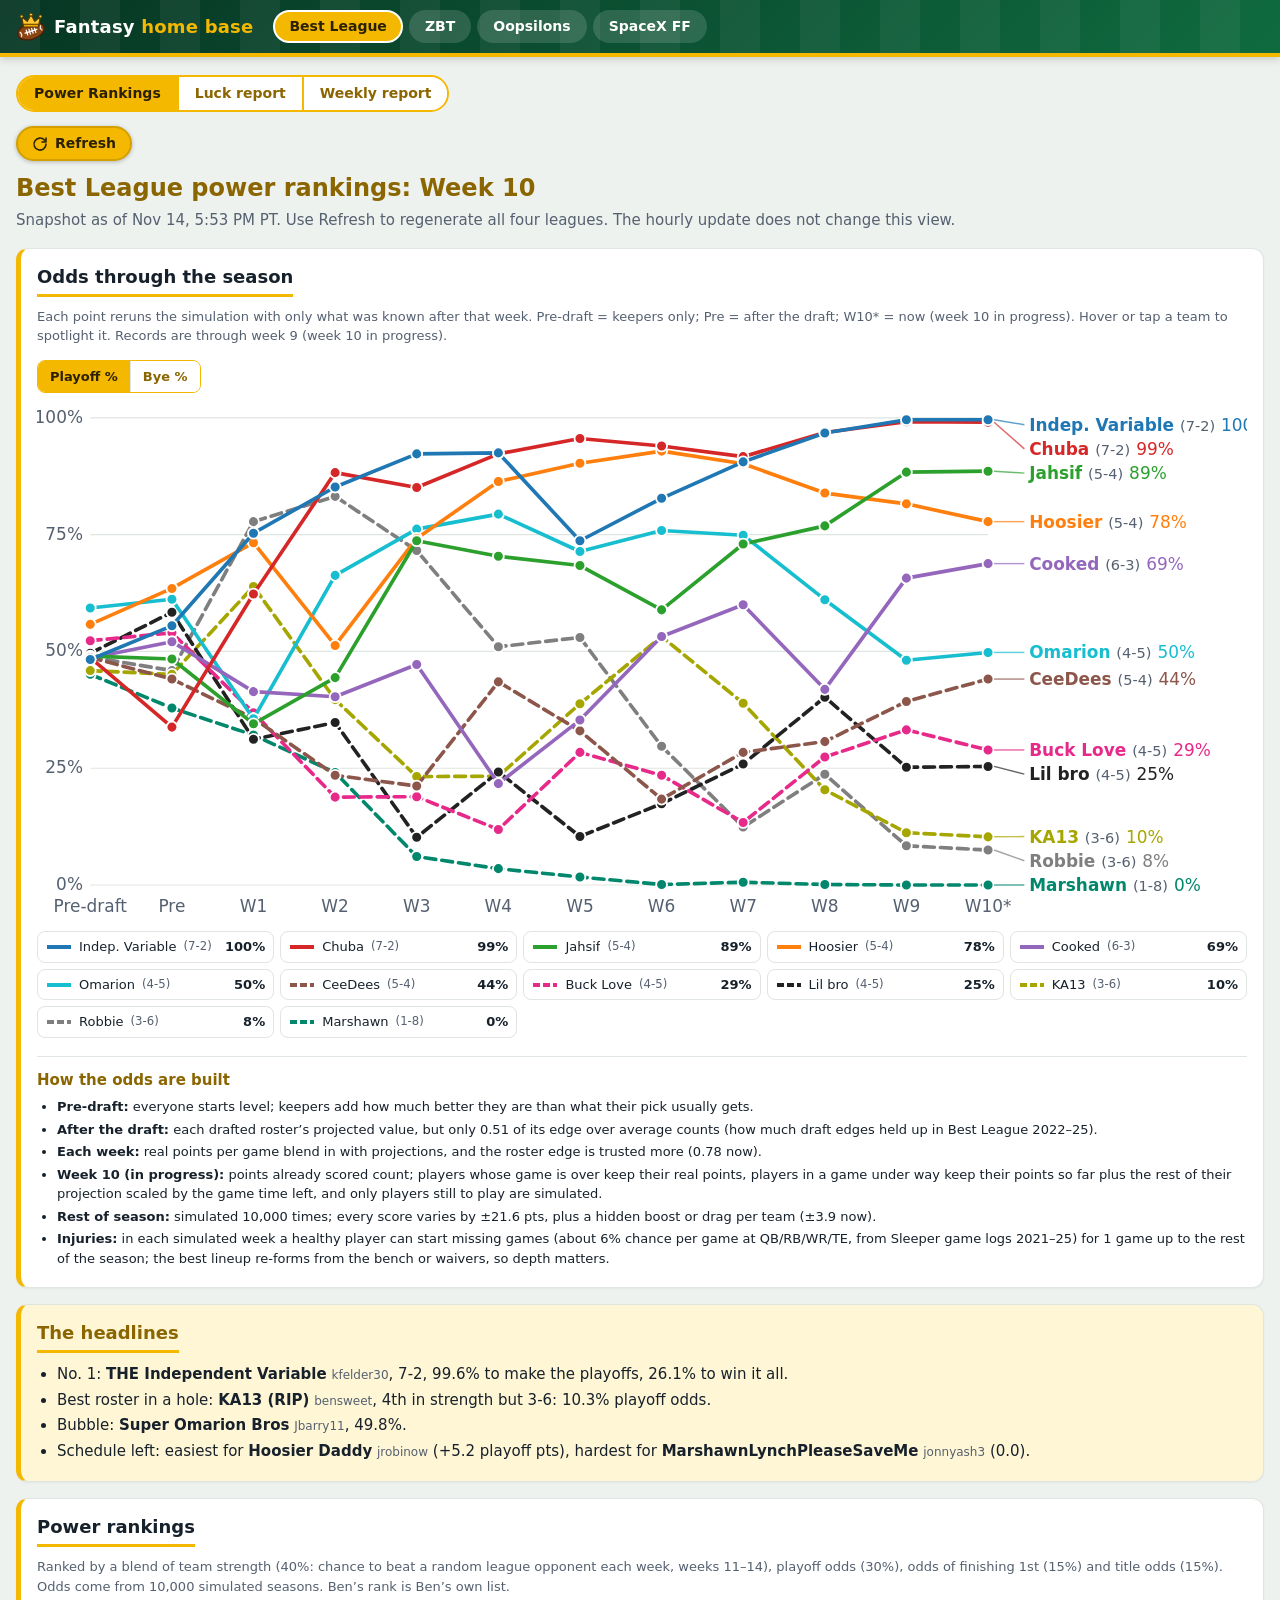
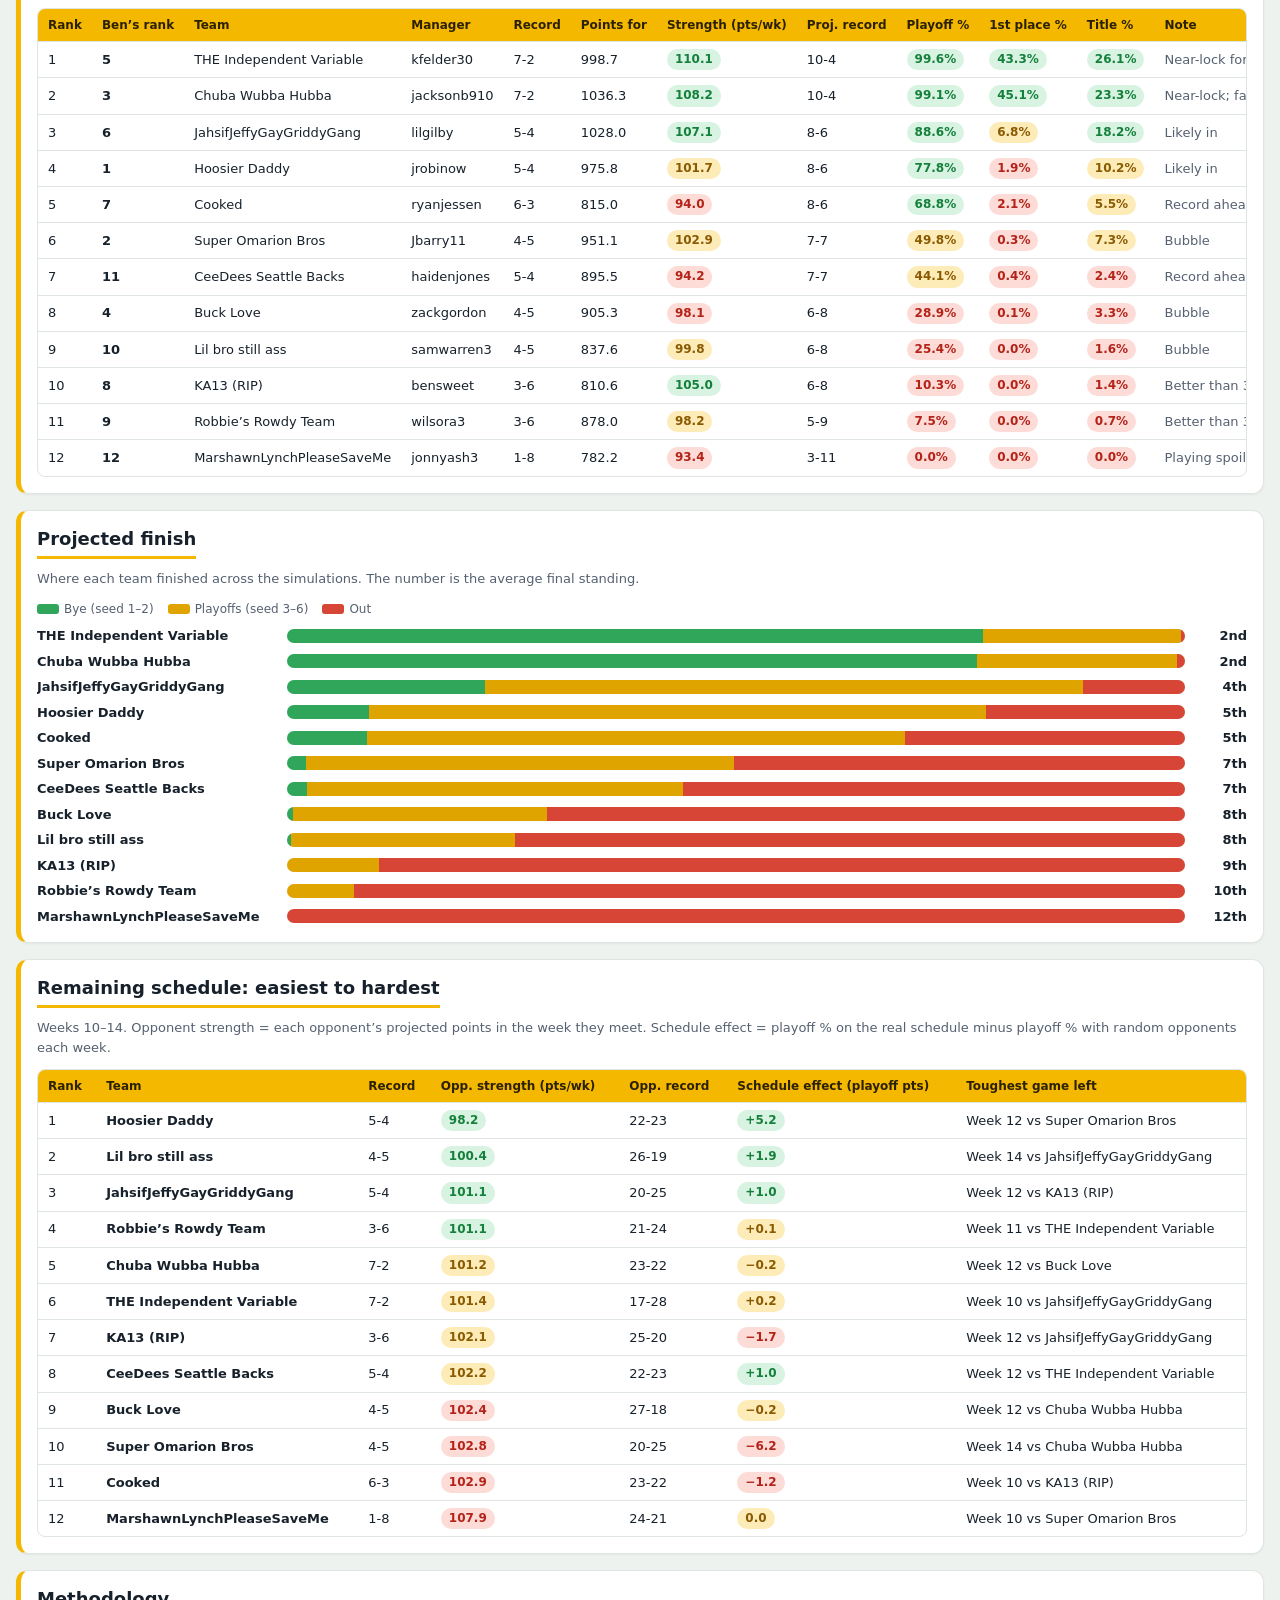
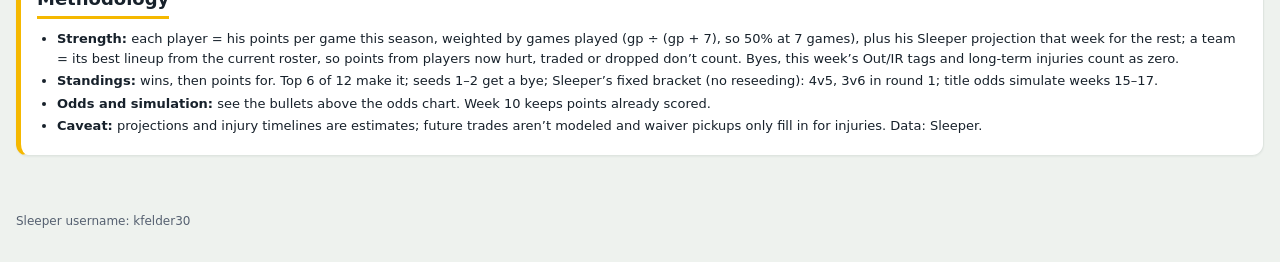
==== commit c0fddc39: "Add years left to the 2027 keeper tables Best League and Oopsilons ranked rows now carry years_left:" ====
--- a/index.html
+++ b/index.html
@@ -51,7 +51,7 @@
 <section id="best-keepers"><h2 id="best-keep-title">Top keepers</h2>
 <ul class="cap method">
 <li>Cost is this year's draft round minus 2, including the round a player was already kept in. A 3rd-round pick is a 1st-round keeper, and that is the earliest keep. A player drafted in the 1st or 2nd round cannot be kept. The latest cost is a 9th. A player who was not in this year's draft (waiver or free agency) costs a 9th. A trade does not change the round; the table shows whoever holds him now.</li>
-<li>A player kept in both of the previous two seasons is ineligible and is left off the ranking. A 1st- or 2nd-round pick is ineligible too, and is not given a 1st-round cost. Both lists, when the drafts have them, are under the table.</li>
+<li>Years left is 2 when he was not a keeper in this year's draft, and 1 when he was kept this year but not the year before. A player kept in both of the previous two seasons has 0 years left, is ineligible, and is left off the ranking. A 1st- or 2nd-round pick is ineligible too, and is not given a 1st-round cost. Both lists, when the drafts have them, are under the table.</li>
 <li>Value is how many picks earlier he would be drafted today than the middle of his keep round. Today's slot is his FantasyPros rest-of-season rank (half-PPR here). If that rank is missing, it is his Sleeper ADP. A rank already around the keep round is about zero: he could just be drafted there. Defenses are not keepers. A dash means the draft slot was missing.</li>
 </ul>
 <div class="scroll" id="best-t-keep"></div>
@@ -148,7 +148,7 @@
 <section id="oops-keepers"><h2 id="oops-keep-title">Top keepers</h2>
 <ul class="cap method">
 <li>Cost is this year's draft round minus 2, including the round a player was already kept in. A 3rd-round pick is a 1st-round keeper, and that is the earliest keep. A player drafted in the 1st or 2nd round cannot be kept. The latest cost is a 9th. A player who was not in this year's draft (waiver or free agency) costs a 9th. A trade does not change the round; the table shows whoever holds him now.</li>
-<li>A player kept in both of the previous two seasons is ineligible and is left off the ranking. A 1st- or 2nd-round pick is ineligible too, and is not given a 1st-round cost. Both lists, when the drafts have them, are under the table.</li>
+<li>Years left is 2 when he was not a keeper in this year's draft, and 1 when he was kept this year but not the year before. A player kept in both of the previous two seasons has 0 years left, is ineligible, and is left off the ranking. A 1st- or 2nd-round pick is ineligible too, and is not given a 1st-round cost. Both lists, when the drafts have them, are under the table.</li>
 <li>Value is how many picks earlier he would be drafted today than the middle of his keep round. Today's slot is his FantasyPros rest-of-season rank (PPR here). If that rank is missing, it is his Sleeper ADP. A rank already around the keep round is about zero: he could just be drafted there. Defenses are not keepers. A dash means the draft slot was missing.</li>
 </ul>
 <div class="scroll" id="oops-t-keep"></div>
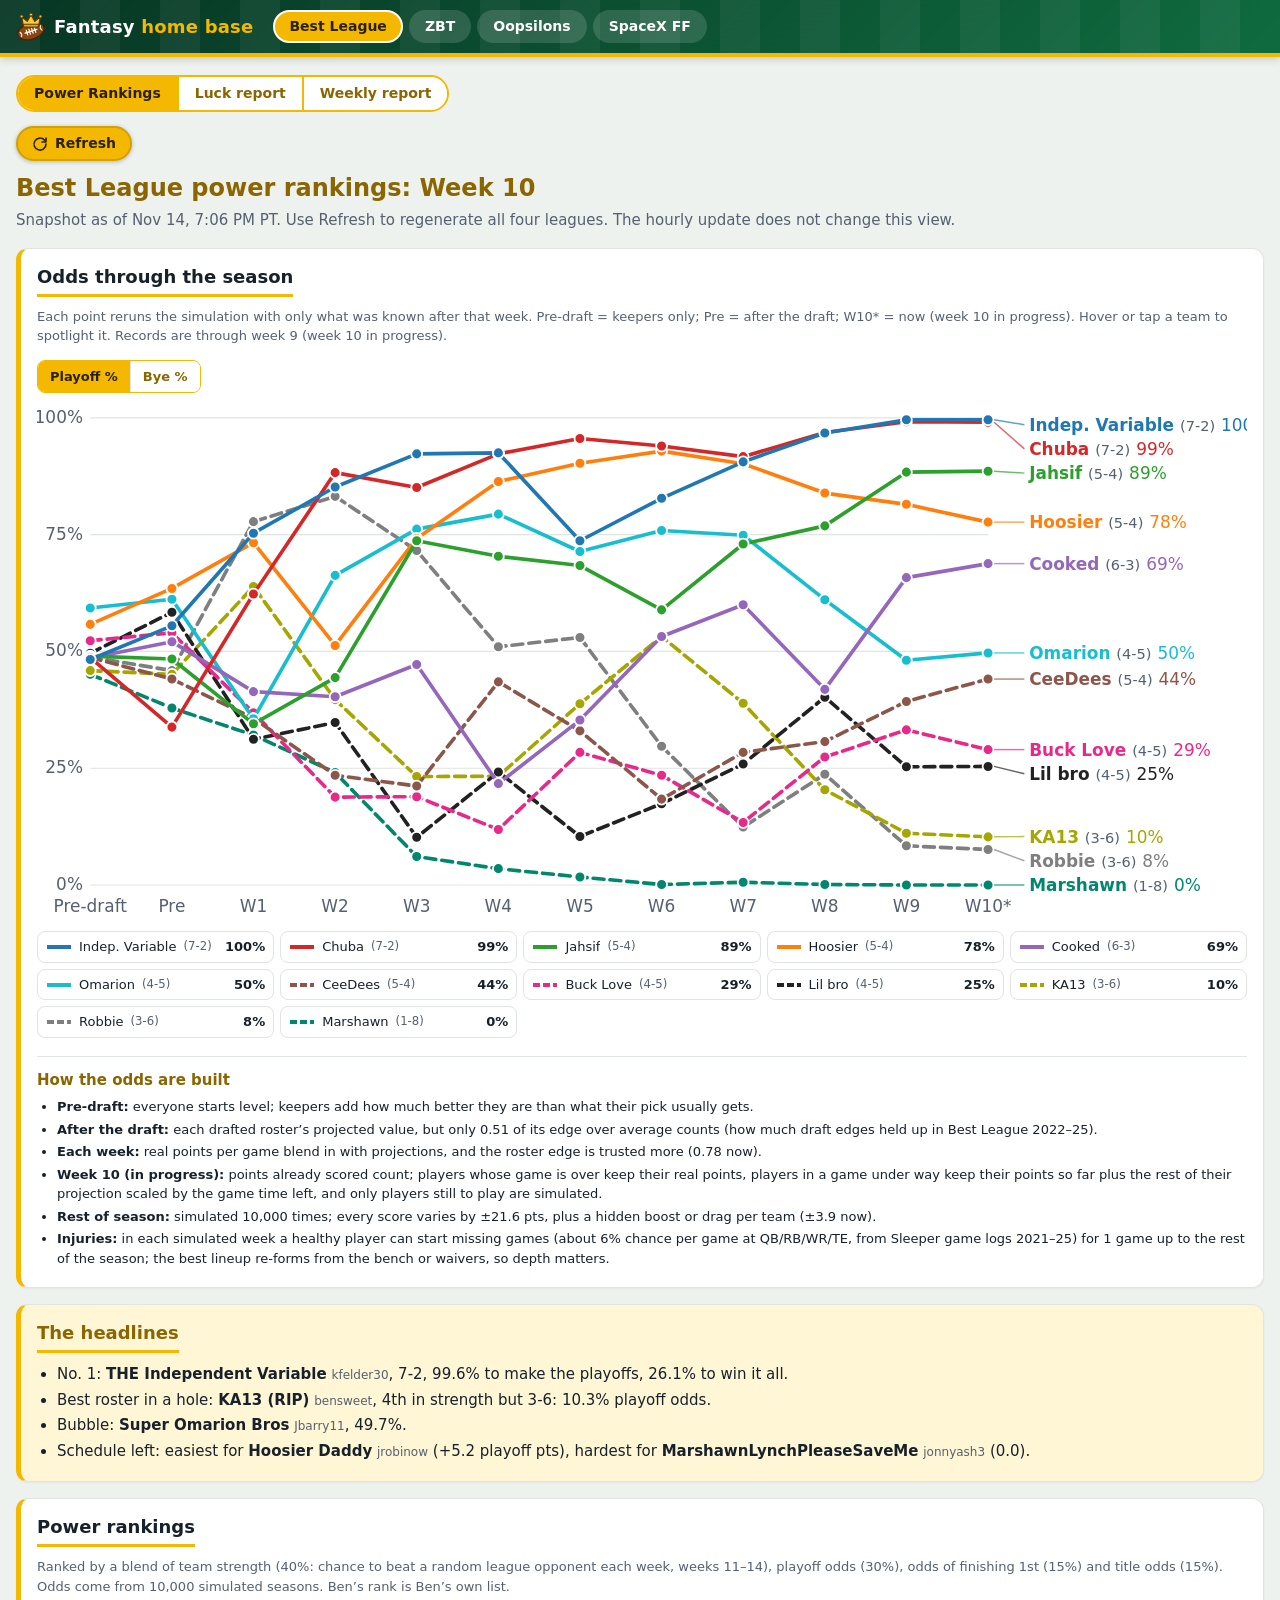
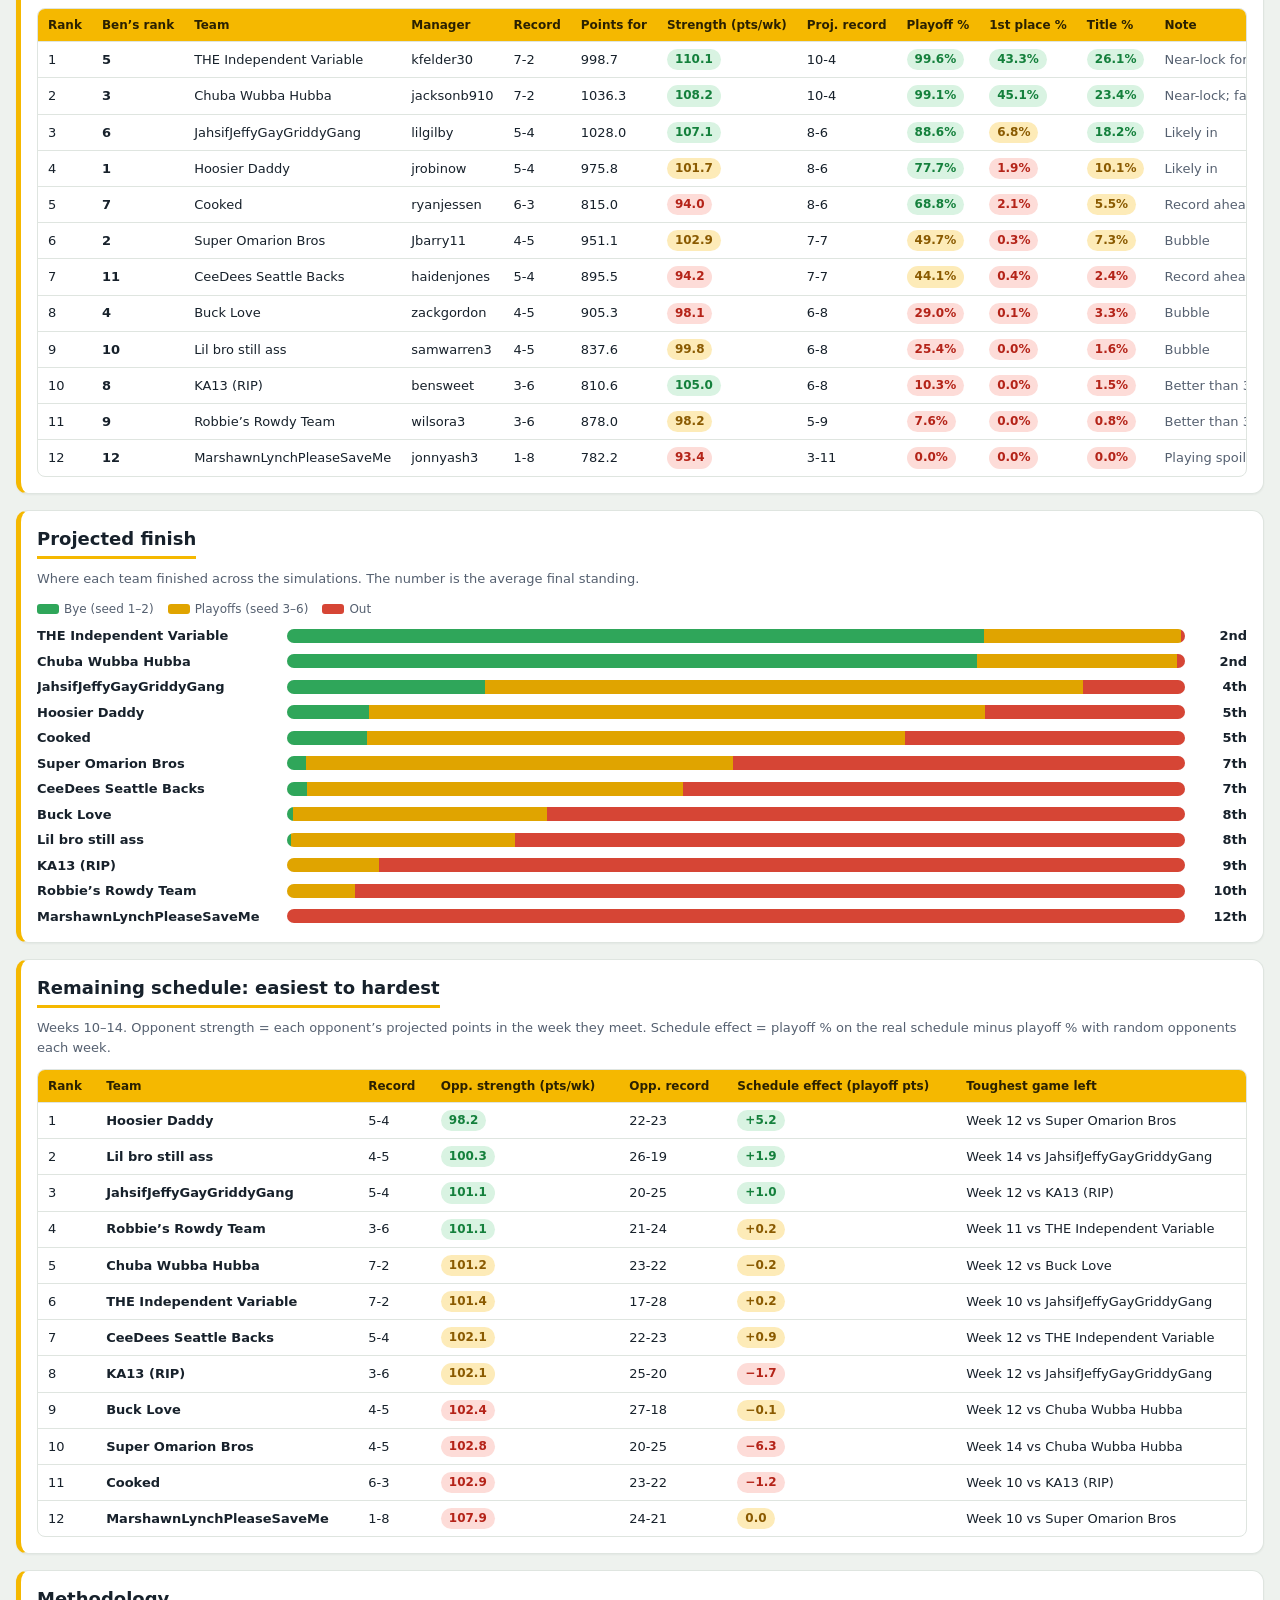
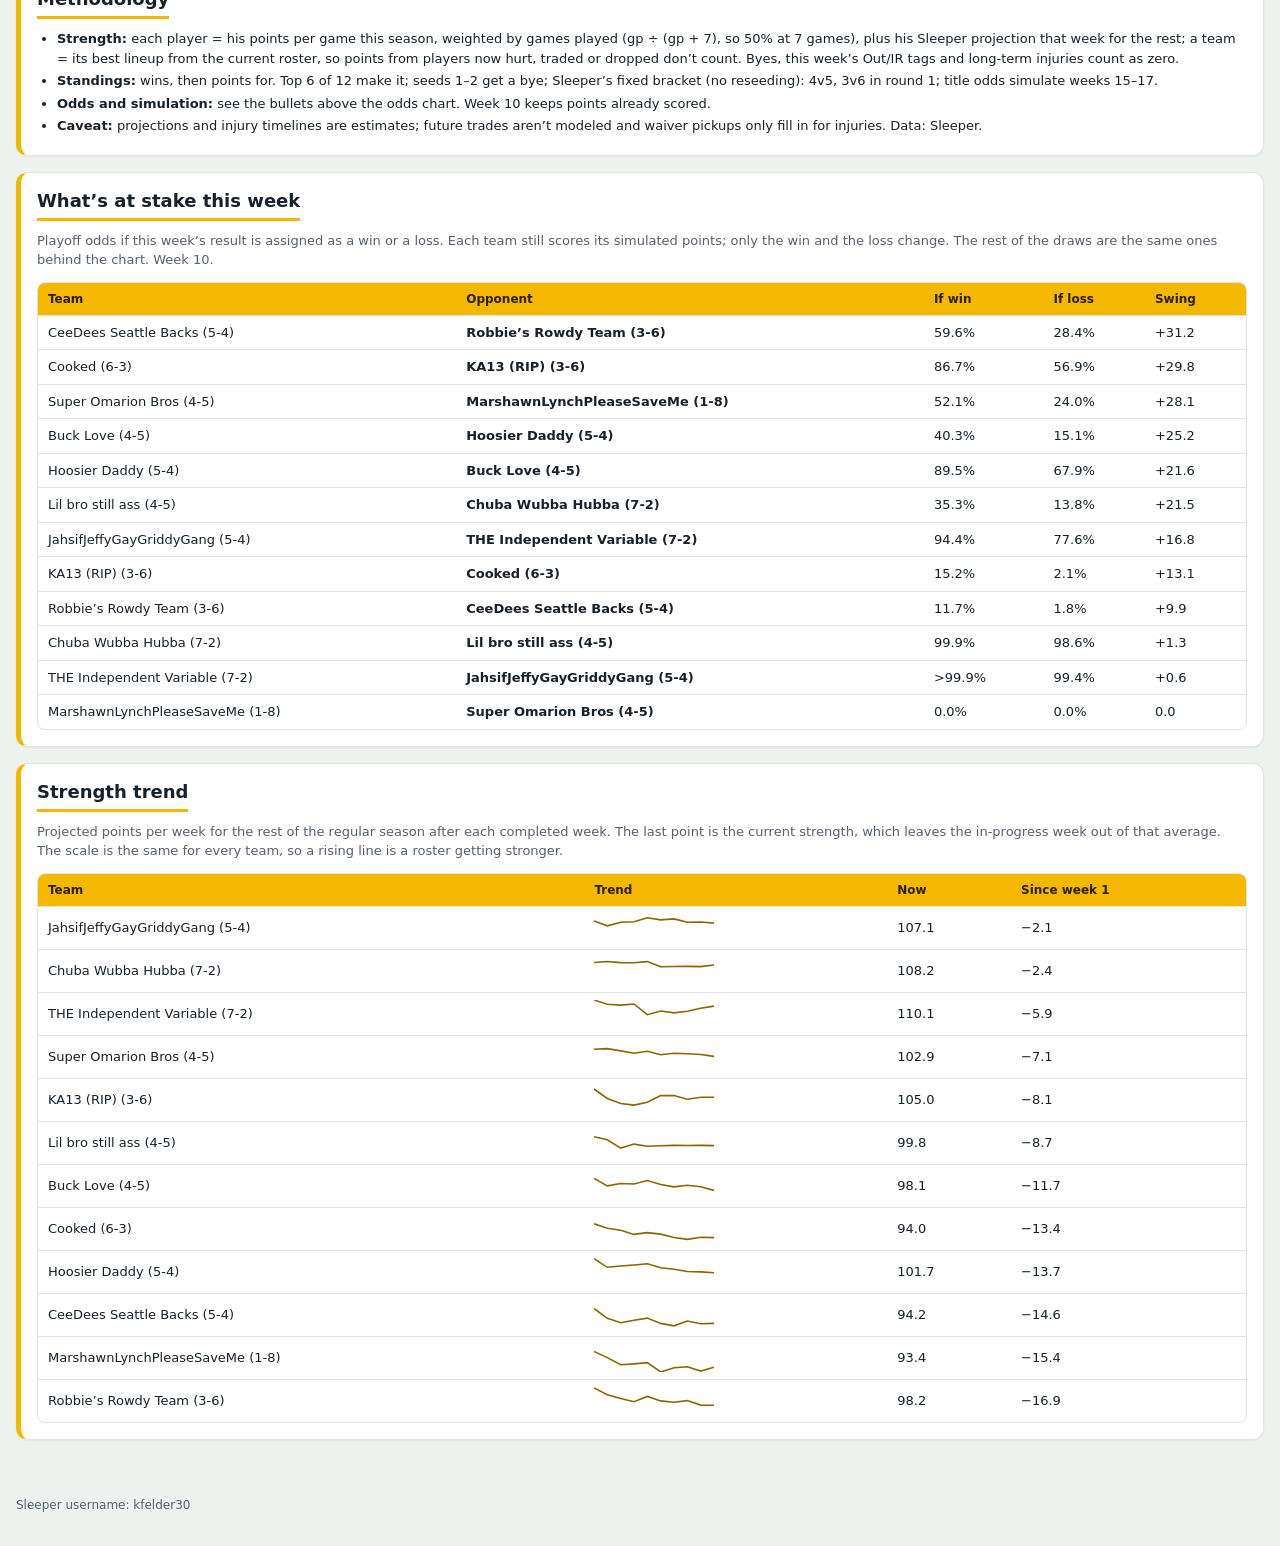
==== commit e4959a9c: "Add stake, trend, luck grids, and weekly trade, SOS, and waiver views. Power keeps the frozen Best L" ====
--- a/index.html
+++ b/index.html
@@ -63,6 +63,10 @@
 
 <section id="best-data-notes"><h2>Data notes and sources</h2>
 <ul id="best-notes"></ul></section>
+<section id="best-trade-targets"><h2>Trade targets</h2>
+<div id="best-t-trade"></div></section>
+<section id="best-waiver-board"><h2>Waiver standings</h2>
+<div id="best-t-faab"></div></section>
 </div>
 </div>
 <div class="panel theme-zbt" id="p-zbt" role="tabpanel" hidden>
@@ -107,6 +111,10 @@
 
 <section id="zbt-data-notes"><h2>Data notes and sources</h2>
 <ul id="zbt-notes"></ul></section>
+<section id="zbt-trade-targets"><h2>Trade targets</h2>
+<div id="zbt-t-trade"></div></section>
+<section id="zbt-waiver-board"><h2>Waiver standings</h2>
+<div id="zbt-t-faab"></div></section>
 </div></div>
 <div class="panel theme-oops" id="p-oops" role="tabpanel" hidden>
 <div class="subtabs" id="oops-subtabs" role="tablist" aria-label="Oopsilons views"><button type="button" role="tab" data-v="power" aria-selected="true">Power Rankings</button><button type="button" role="tab" data-v="podcast" aria-selected="false">Luck report</button><button type="button" role="tab" data-v="report" aria-selected="false">Weekly report</button></div>
@@ -160,6 +168,10 @@
 
 <section id="oops-data-notes"><h2>Data notes and sources</h2>
 <ul id="oops-notes"></ul></section>
+<section id="oops-trade-targets"><h2>Trade targets</h2>
+<div id="oops-t-trade"></div></section>
+<section id="oops-waiver-board"><h2>Waiver standings</h2>
+<div id="oops-t-faab"></div></section>
 </div></div>
 <div class="panel theme-spacex" id="p-spacex" role="tabpanel" hidden>
 <div class="subtabs" id="spacex-subtabs" role="tablist" aria-label="SpaceX FF views"><button type="button" role="tab" data-v="power" aria-selected="true">Power Rankings</button><button type="button" role="tab" data-v="podcast" aria-selected="false">Luck report</button><button type="button" role="tab" data-v="report" aria-selected="false">Weekly report</button></div>
@@ -203,6 +215,10 @@
 
 <section id="spacex-data-notes"><h2>Data notes and sources</h2>
 <ul id="spacex-notes"></ul></section>
+<section id="spacex-trade-targets"><h2>Trade targets</h2>
+<div id="spacex-t-trade"></div></section>
+<section id="spacex-waiver-board"><h2>Waiver standings</h2>
+<div id="spacex-t-faab"></div></section>
 </div></div>
 </div>
 <footer>Sleeper username: kfelder30</footer>
--- a/style.css
+++ b/style.css
@@ -51,6 +51,12 @@
 th{background:var(--acc);color:var(--acc-ink);font-weight:700;font-size:12px}
 tr:last-child td{border-bottom:0}
 td:nth-child(2){font-weight:600}
+table.grid td:nth-child(2){font-weight:400}
+table.grid td.nm{font-weight:600}
+table.grid td.own{background:var(--acc-soft)}
+tr.you td{background:var(--acc-soft)}
+.spark{display:block;color:var(--acc-text)}
+.spark polyline{fill:none;stroke:currentColor;stroke-width:1.6}
 .pill{display:inline-block;padding:1px 8px;border-radius:999px;font-weight:700;font-size:12px;line-height:1.6}
 .success{color:var(--g);background:var(--gb)}.warning{color:var(--y);background:var(--yb)}.danger{color:var(--r);background:var(--rb)}.accent{color:var(--a);background:var(--ab)}.neutral{color:var(--n);background:var(--nb)}
 dl{display:grid;grid-template-columns:max-content 1fr;gap:6px 18px;margin:8px 0 0}
